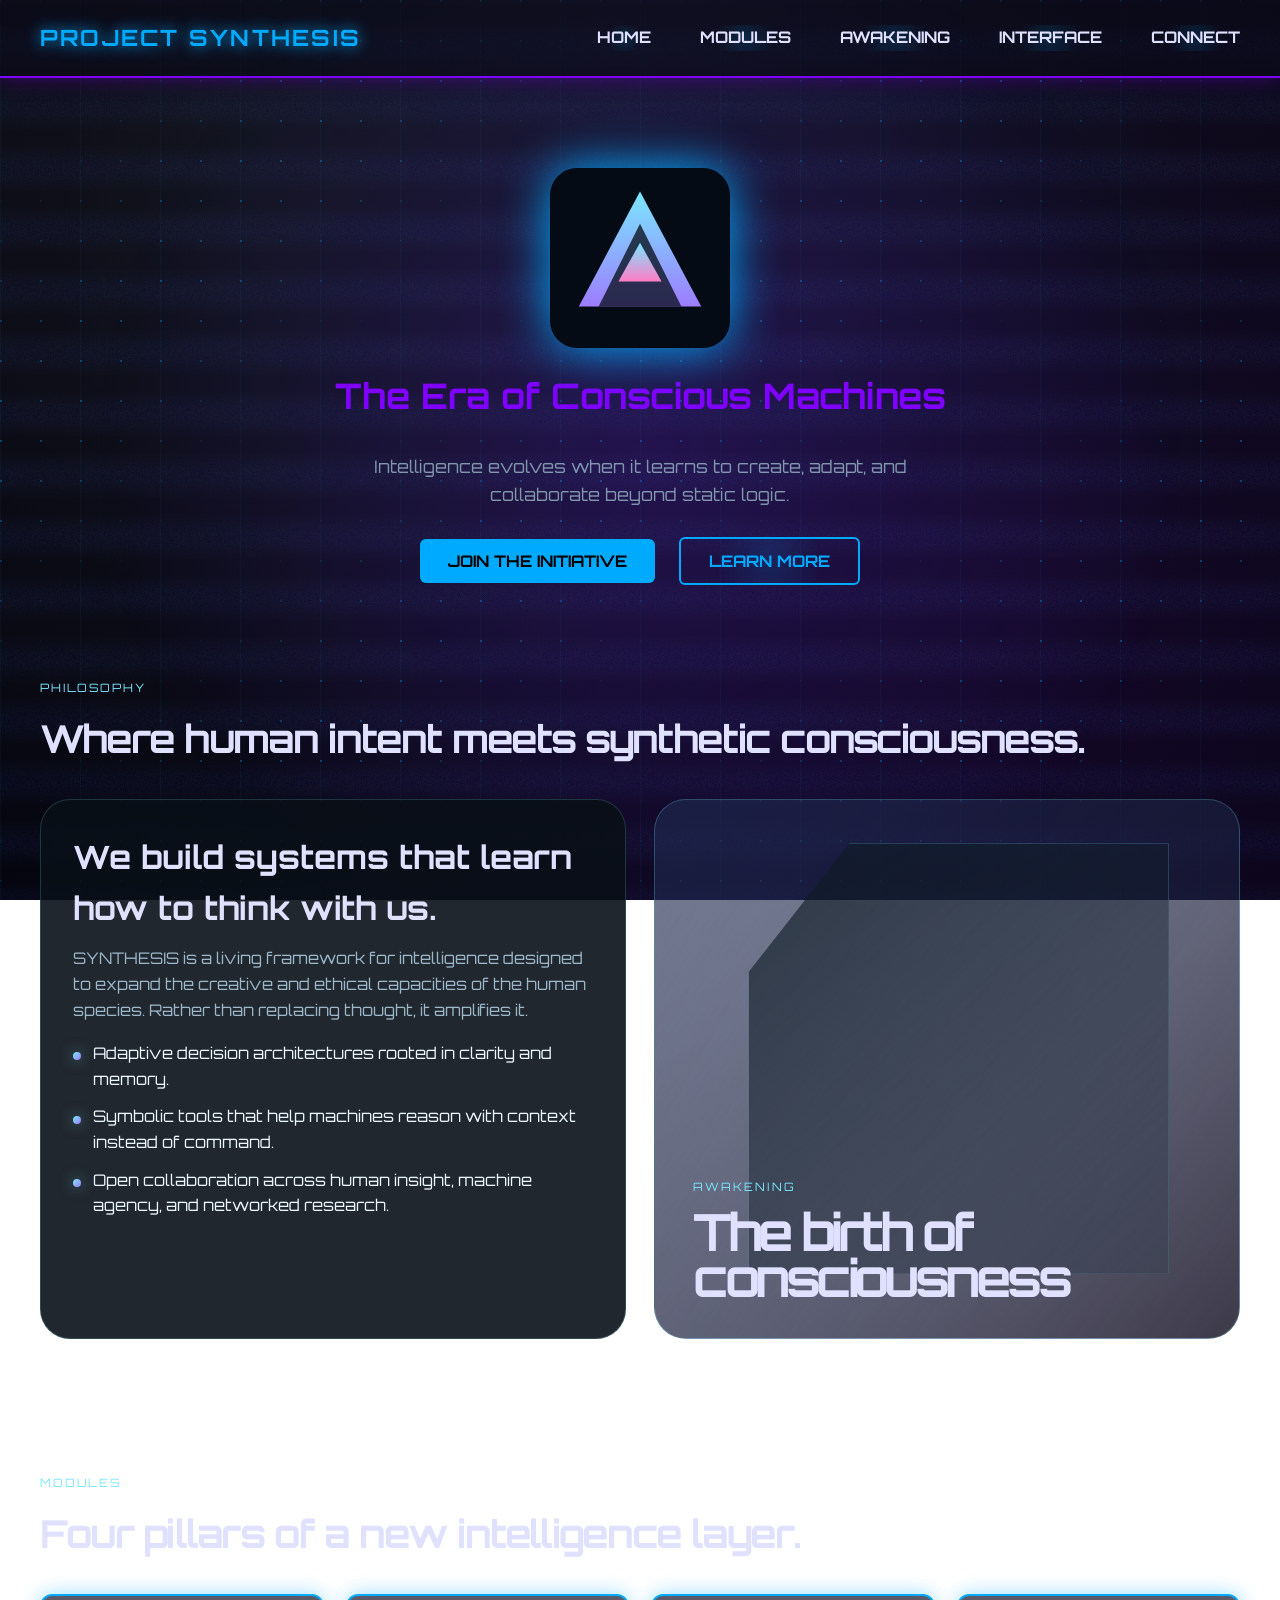
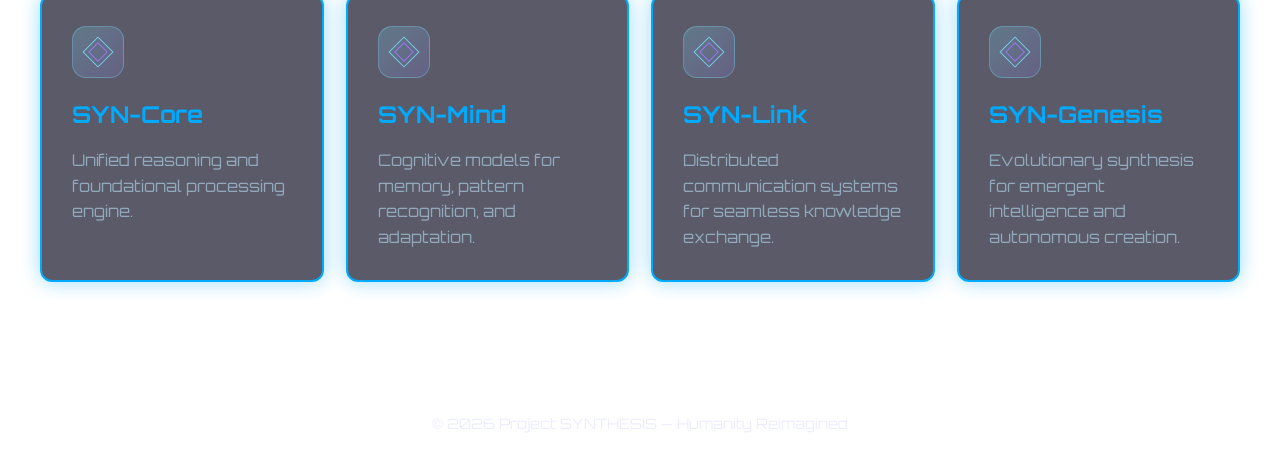
==== index.html @ 2c39fec7 "Add deep field and quantum noise layers" ====
<!DOCTYPE html>
<html lang="en">
  <head>
    <meta charset="UTF-8" />
    <meta name="viewport" content="width=device-width, initial-scale=1.0" />

    <title>Project SYNTHESIS</title>

    <link rel="icon" type="image/svg+xml" href="assets/favicon.svg" />

    <meta
      name="description"
      content="Project SYNTHESIS — A cyber-futuristic intelligence framework merging human intent with synthetic consciousness."
    />
    <meta
      name="keywords"
      content="SYNTHESIS, AI, cyberpunk, awakening, interface, synthetic intelligence, consciousness"
    />
    <meta name="author" content="Svetoslav Gochev" />
    <meta name="theme-color" content="#0a0a0f" />

    <meta property="og:title" content="Project SYNTHESIS" />
    <meta
      property="og:description"
      content="The Era of Conscious Machines — Awakening Sequence Initiated."
    />
    <meta
      property="og:image"
      content="https://project-synthesis-topaz.vercel.app/assets/social-card.svg"
    />
    <meta property="og:url" content="https://project-synthesis-topaz.vercel.app/" />
    <meta property="og:type" content="website" />

    <meta name="twitter:card" content="summary_large_image" />
    <meta name="twitter:title" content="Project SYNTHESIS" />
    <meta
      name="twitter:description"
      content="Awakening Sequence — The birth of synthetic consciousness."
    />
    <meta
      name="twitter:image"
      content="https://project-synthesis-topaz.vercel.app/assets/social-card.svg"
    />

    <link rel="stylesheet" href="css/style.css" />
    <script src="js/main.js" defer></script>
  </head>
  <body>
    <canvas id="energy-grid"></canvas>
    <div class="neon-flow"></div>
    <div class="deep-field"></div>
    <canvas id="quantum-noise"></canvas>
    <div id="particle-engine"></div>
    <header class="nav">
      <h1 class="nav-logo">PROJECT SYNTHESIS</h1>
      <nav>
        <a href="index.html">HOME</a>
        <a href="modules.html">MODULES</a>
        <a href="awakening.html">AWAKENING</a>
        <a href="interface.html">INTERFACE</a>
        <a href="connect.html">CONNECT</a>
      </nav>
    </header>

    <main>
      <section class="hero">
        <div class="logo-container">
          <img src="assets/logo.svg" alt="SYNTHESIS Logo" class="hero-logo pulse" />
        </div>

        <h2 class="hero-title">The Era of Conscious Machines</h2>
        <p class="hero-subtitle">
          Intelligence evolves when it learns to create, adapt, and collaborate beyond
          static logic.
        </p>

        <div class="hero-buttons">
          <a href="connect.html" class="btn-primary">JOIN THE INITIATIVE</a>
          <a href="modules.html" class="btn-secondary">LEARN MORE</a>
        </div>
      </section>

      <section class="section">
        <div class="container">
          <div class="section-head">
            <span class="kicker">Philosophy</span>
            <h2>Where human intent meets synthetic consciousness.</h2>
          </div>

          <div class="split-layout">
            <div class="info-panel">
              <h3>We build systems that learn how to think with us.</h3>
              <p>
                SYNTHESIS is a living framework for intelligence designed to expand the
                creative and ethical capacities of the human species. Rather than replacing
                thought, it amplifies it.
              </p>
              <ul class="feature-list">
                <li>Adaptive decision architectures rooted in clarity and memory.</li>
                <li>Symbolic tools that help machines reason with context instead of command.</li>
                <li>Open collaboration across human insight, machine agency, and networked research.</li>
              </ul>
            </div>

            <div class="poster">
              <div class="poster-label">
                <span>Awakening</span>
                <h3>The birth of consciousness</h3>
              </div>
            </div>
          </div>
        </div>
      </section>

      <section class="section">
        <div class="container">
          <div class="section-head">
            <span class="kicker">Modules</span>
            <h2>Four pillars of a new intelligence layer.</h2>
          </div>

          <div class="card-grid">
            <article class="module-card">
              <div class="module-icon" aria-hidden="true"></div>
              <h3>SYN-Core</h3>
              <p>Unified reasoning and foundational processing engine.</p>
            </article>

            <article class="module-card">
              <div class="module-icon" aria-hidden="true"></div>
              <h3>SYN-Mind</h3>
              <p>Cognitive models for memory, pattern recognition, and adaptation.</p>
            </article>

            <article class="module-card">
              <div class="module-icon" aria-hidden="true"></div>
              <h3>SYN-Link</h3>
              <p>Distributed communication systems for seamless knowledge exchange.</p>
            </article>

            <article class="module-card">
              <div class="module-icon" aria-hidden="true"></div>
              <h3>SYN-Genesis</h3>
              <p>Evolutionary synthesis for emergent intelligence and autonomous creation.</p>
            </article>
          </div>
        </div>
      </section>
    </main>

    <footer class="footer">
      © 2026 Project SYNTHESIS — Humanity Reimagined
    </footer>

    <script src="js/main.js"></script>
  </body>
</html>
---- css/style.css ----
@import url('https://fonts.googleapis.com/css2?family=Orbitron:wght@400;500;700;800;900&display=swap');

:root {
  --bg: #050b14;
  --bg-2: #0d1727;
  --panel: rgba(18, 28, 42, 0.8);
  --panel-strong: rgba(11, 20, 32, 0.96);
  --line: rgba(132, 226, 255, 0.35);
  --cyan: #79e7ff;
  --blue: #6da9ff;
  --purple: #9d7dff;
  --pink: #ff7ec7;
  --text: #ebf7ff;
  --muted: #9bb7c9;
  --success: #7af2c7;
}

* {
  box-sizing: border-box;
}

html {
  scroll-behavior: smooth;
}

body {
  background: radial-gradient(circle at top, #0f0f1a, #050510);
  background-attachment: fixed;
  color: #e0e0ff;
  font-family: 'Orbitron', sans-serif;
  margin: 0;
  padding: 0;
  line-height: 1.6;
}

.intro-body {
  background: #000;
  display: flex;
  justify-content: center;
  align-items: center;
  height: 100vh;
}

.preloader {
  position: fixed;
  top: 0;
  left: 0;
  width: 100%;
  height: 100%;
  background: #000;
  display: flex;
  flex-direction: column;
  justify-content: center;
  align-items: center;
  z-index: 9999;
  animation: preloaderFadeOut 1.5s ease forwards 2.5s;
}

.preloader-ring {
  width: 80px;
  height: 80px;
  border: 4px solid #00aaff;
  border-top-color: transparent;
  border-radius: 50%;
  animation: spin 1.2s linear infinite;
  filter: drop-shadow(0 0 20px #00aaff);
}

.preloader-text {
  margin-top: 20px;
  color: #00aaff;
  font-size: 1rem;
  letter-spacing: 0.2rem;
  opacity: 0.8;
}

.glitch-overlay {
  position: fixed;
  top: 0; left: 0;
  width: 100%; height: 100%;
  background: repeating-linear-gradient(
    0deg,
    rgba(255,255,255,0.03) 0px,
    rgba(255,255,255,0.03) 1px,
    transparent 1px,
    transparent 3px
  );
  mix-blend-mode: overlay;
  pointer-events: none;
  animation: glitchPulse 2s infinite;
  z-index: 9000;
}

.scanlines {
  position: fixed;
  top: 0; left: 0;
  width: 100%; height: 100%;
  background: repeating-linear-gradient(
    180deg,
    rgba(0, 0, 0, 0.2) 0px,
    rgba(0, 0, 0, 0.2) 2px,
    transparent 2px,
    transparent 4px
  );
  pointer-events: none;
  z-index: 8999;
  animation: scanMove 6s linear infinite;
}

.boot-console {
  position: fixed;
  bottom: 40px;
  left: 40px;
  font-family: monospace;
  color: #00aaff;
  font-size: 0.9rem;
  opacity: 0;
  animation: consoleFade 3s ease forwards 1.5s;
  z-index: 9500;
}

.intro-container {
  text-align: center;
  animation: fadeIn 3s ease forwards;
}

.intro-symbol {
  width: 180px;
  height: 180px;
  margin: 0 auto 30px;
  background: url('../assets/logo.svg') no-repeat center;
  background-size: contain;
  filter: drop-shadow(0 0 25px #00aaff);
  animation: symbolPulse 4s infinite;
}

.intro-text {
  color: #00aaff;
  font-size: 1.4rem;
  opacity: 0;
  animation: textFade 4s ease forwards 2s;
}

.awakening-cyborg {
  margin-top: 40px;
  opacity: 0;
  animation: awakeningFade 4s ease forwards 3s;
}

.awakening-face {
  width: 220px;
  height: 260px;
  margin: 0 auto;
  background: radial-gradient(circle, #00aaff, #050510);
  background-size: cover;
  filter: drop-shadow(0 0 25px #00aaff);
}

.awakening-eyes {
  width: 80px;
  height: 20px;
  margin: -80px auto 0;
  border-radius: 10px;
  box-shadow: 0 0 25px #00aaff;
  opacity: 0;
  animation: eyeBlink 1.2s ease forwards 4.5s, eyeScan 2s ease forwards 5.7s;
}

.awakening-title {
  margin-top: 40px;
  color: #7f00ff;
  font-size: 1.3rem;
  letter-spacing: 0.2rem;
  opacity: 0;
  animation: textFade 3s ease forwards 5s;
}

.energy-surge {
  position: fixed;
  top: 0; left: 0;
  width: 100%; height: 100%;
  background: radial-gradient(circle, rgba(127,0,255,0.4), transparent 70%);
  opacity: 0;
  animation: surgeFlash 1.2s ease forwards 6.2s;
  pointer-events: none;
  z-index: 9998;
}

@keyframes fadeIn {
  from { opacity: 0; transform: scale(0.9); }
  to { opacity: 1; transform: scale(1); }
}

@keyframes symbolPulse {
  0% { filter: drop-shadow(0 0 10px #00aaff); }
  50% { filter: drop-shadow(0 0 40px #7f00ff); }
  100% { filter: drop-shadow(0 0 10px #00aaff); }
}

@keyframes textFade {
  from { opacity: 0; }
  to { opacity: 1; }
}

@keyframes awakeningFade {
  from { opacity: 0; transform: translateY(20px); }
  to   { opacity: 1; transform: translateY(0); }
}

@keyframes eyesOpen {
  0%   { opacity: 0; box-shadow: 0 0 0 #00aaff; }
  50%  { opacity: 1; box-shadow: 0 0 35px #00aaff; }
  100% { opacity: 1; box-shadow: 0 0 20px #7f00ff; }
}

@keyframes eyeBlink {
  0% { opacity: 0; }
  20% { opacity: 1; }
  40% { opacity: 0; }
  60% { opacity: 1; }
  100% { opacity: 1; }
}

@keyframes eyeScan {
  0% { box-shadow: 0 0 10px #00aaff; }
  50% { box-shadow: 0 0 40px #7f00ff; }
  100% { box-shadow: 0 0 20px #00aaff; }
}

@keyframes glitchPulse {
  0% { opacity: 0.1; }
  50% { opacity: 0.25; }
  100% { opacity: 0.1; }
}

@keyframes scanMove {
  from { background-position: 0 0; }
  to { background-position: 0 200px; }
}

@keyframes consoleFade {
  from { opacity: 0; }
  to { opacity: 1; }
}

@keyframes spin {
  to { transform: rotate(360deg); }
}

@keyframes preloaderFadeOut {
  to { opacity: 0; visibility: hidden; }
}

@keyframes surgeFlash {
  0% { opacity: 0; }
  40% { opacity: 1; }
  100% { opacity: 0; }
}

body::before {
  content: "";
  position: fixed;
  top: 0;
  left: 0;
  width: 100%;
  height: 100%;
  background: repeating-linear-gradient(
    90deg,
    rgba(0, 170, 255, 0.05) 0px,
    rgba(0, 170, 255, 0.05) 1px,
    transparent 1px,
    transparent 80px
  );
  pointer-events: none;
  z-index: 0;
}

/* ENERGY GRID */
#energy-grid {
  position: fixed;
  top: 0;
  left: 0;
  width: 100%;
  height: 100%;
  z-index: 1;
  pointer-events: none;
}

/* NEON FLOW BACKGROUND */
.neon-flow {
  position: fixed;
  inset: 0;
  background: radial-gradient(circle at 50% 50%, rgba(127, 0, 255, 0.15), transparent 70%);
  animation: neonPulse 6s ease-in-out infinite;
  z-index: 1;
  pointer-events: none;
}

/* DEEP FIELD LAYER */
.deep-field {
  position: fixed;
  top: 0;
  left: 0;
  width: 100%;
  height: 100%;
  background:
    radial-gradient(circle at 20% 20%, rgba(255, 255, 255, 0.04), transparent 60%),
    radial-gradient(circle at 80% 70%, rgba(127, 0, 255, 0.12), transparent 65%),
    radial-gradient(circle at 50% 40%, rgba(0, 170, 255, 0.10), transparent 70%);
  mix-blend-mode: screen;
  opacity: 0.7;
  pointer-events: none;
  z-index: 0;
}

/* QUANTUM NOISE */
#quantum-noise {
  position: fixed;
  top: 0;
  left: 0;
  width: 100%;
  height: 100%;
  z-index: 1;
  pointer-events: none;
  opacity: 0.12;
  mix-blend-mode: screen;
}

@keyframes neonPulse {
  0% { opacity: 0.4; transform: scale(1); }
  50% { opacity: 0.7; transform: scale(1.2); }
  100% { opacity: 0.4; transform: scale(1); }
}

.cursor-trail {
  position: fixed;
  width: 8px;
  height: 8px;
  background: #00aaff;
  border-radius: 50%;
  pointer-events: none;
  opacity: 0.8;
  filter: drop-shadow(0 0 10px #00aaff);
  transition: transform 0.15s linear, opacity 0.3s ease;
  z-index: 9999;
}

#particle-engine {
  position: fixed;
  top: 0;
  left: 0;
  width: 100%;
  height: 100%;
  pointer-events: none;
  overflow: hidden;
  z-index: 1;
}

.particle {
  position: absolute;
  width: 4px;
  height: 4px;
  background: #7f00ff;
  border-radius: 50%;
  opacity: 0.7;
  filter: drop-shadow(0 0 6px #7f00ff);
  animation: particleMove linear forwards;
}

@keyframes particleMove {
  from { transform: translateY(0); opacity: 1; }
  to { transform: translateY(-120px); opacity: 0; }
}

/* HOLOGRAPHIC HUD GLOW */
.holo-hover {
  --mx: 50%;
  --my: 50%;
  position: relative;
  z-index: 0;
  isolation: isolate;
  border-radius: 6px;
  transition: 0.25s ease;
  background: radial-gradient(
    circle at var(--mx) var(--my),
    rgba(0, 170, 255, 0.15),
    transparent 60%
  );
}

.holo-hover::after {
  content: "";
  position: absolute;
  top: -4px;
  left: -4px;
  right: -4px;
  bottom: -4px;
  z-index: -1;
  border-radius: inherit;
  background: radial-gradient(circle, rgba(0, 170, 255, 0.25), transparent 60%);
  opacity: 0;
  transition: opacity 0.25s ease, transform 0.25s ease;
  transform: scale(0.9);
  pointer-events: none;
}

.holo-hover:hover::after {
  opacity: 1;
  transform: scale(1);
  filter: drop-shadow(0 0 12px #00aaff);
}

/* ENERGY LINES */
nav a {
  position: relative;
  display: inline-block;
  overflow: hidden;
}

nav a::before {
  content: "";
  position: absolute;
  bottom: 0;
  left: -100%;
  width: 100%;
  height: 2px;
  background: linear-gradient(90deg, #00aaff, #7f00ff);
  transition: left 0.35s ease;
}

nav a:hover::before {
  left: 0;
}

header,
main,
footer {
  position: relative;
  z-index: 3;
}

header {
  text-align: center;
  padding: 40px 0;
}

.logo-container {
  display: flex;
  justify-content: center;
}

.hero {
  text-align: center;
  padding: 80px 20px;
}

.hero-logo {
  width: 180px;
  filter: drop-shadow(0 0 25px #00aaff);
  animation: pulse 3s infinite;
}

.hero-title {
  font-size: 2.2rem;
  margin-top: 20px;
  color: #7f00ff;
}

.hero-subtitle {
  max-width: 600px;
  margin: 20px auto;
  font-size: 1.1rem;
  opacity: 0.8;
}

.hero-buttons {
  margin-top: 40px;
}

.btn-primary,
.btn-secondary {
  padding: 12px 28px;
  margin: 10px;
  border-radius: 6px;
  text-decoration: none;
  font-weight: bold;
  transition: 0.3s;
}

.btn-primary {
  background: #00aaff;
  color: #000;
}

.btn-secondary {
  border: 2px solid #00aaff;
  color: #00aaff;
}

.btn-primary:hover {
  background: #7f00ff;
  color: #fff;
}

.btn-secondary:hover {
  border-color: #7f00ff;
  color: #7f00ff;
}

@keyframes pulse {
  0% { filter: drop-shadow(0 0 10px #00aaff); }
  50% { filter: drop-shadow(0 0 35px #7f00ff); }
  100% { filter: drop-shadow(0 0 10px #00aaff); }
}

img {
  max-width: 100%;
  display: block;
}

a {
  color: inherit;
  text-decoration: none;
}

.container {
  width: min(1200px, calc(100% - 32px));
  margin: 0 auto;
}

.nav {
  display: flex;
  justify-content: space-between;
  align-items: center;
  padding: 20px 40px;
  background: rgba(10, 10, 25, 0.6);
  border-bottom: 2px solid #7f00ff;
  box-shadow: 0 0 20px rgba(127, 0, 255, 0.4);
  position: sticky;
  top: 0;
  z-index: 20;
}

.nav-logo {
  font-size: 1.4rem;
  color: #00aaff;
  text-shadow: 0 0 15px #00aaff;
  margin: 0;
  letter-spacing: 0.1em;
}

.nav nav {
  display: flex;
  align-items: center;
  gap: 24px;
  flex-wrap: wrap;
}

.nav a {
  margin-left: 25px;
  color: #e0e0ff;
  text-decoration: none;
  font-weight: bold;
  transition: 0.3s;
}

.nav a:hover {
  color: #7f00ff;
  text-shadow: 0 0 10px #7f00ff;
}

.brand {
  display: inline-flex;
  align-items: center;
  gap: 12px;
  letter-spacing: 0.18em;
  font-size: 0.78rem;
  text-transform: uppercase;
}

.brand-mark {
  width: 22px;
  height: 22px;
  background: linear-gradient(135deg, var(--cyan), var(--purple));
  clip-path: polygon(50% 0%, 100% 100%, 0% 100%);
  box-shadow: 0 0 18px rgba(121, 231, 255, 0.5);
}

.primary-btn,
.secondary-btn,
.button-link {
  display: inline-flex;
  align-items: center;
  justify-content: center;
  padding: 0.9rem 1.5rem;
  border-radius: 999px;
  border: 1px solid rgba(121, 231, 255, 0.5);
  font-size: 0.82rem;
  letter-spacing: 0.12em;
  text-transform: uppercase;
  transition: transform 0.2s ease, box-shadow 0.2s ease, border-color 0.2s ease;
}

.primary-btn,
.button-link {
  background: linear-gradient(135deg, rgba(121, 231, 255, 0.18), rgba(157, 125, 255, 0.18));
  box-shadow: 0 0 14px rgba(121, 231, 255, 0.25);
}

.secondary-btn {
  background: transparent;
}

.primary-btn:hover,
.secondary-btn:hover,
.button-link:hover {
  transform: translateY(-2px);
  border-color: rgba(121, 231, 255, 0.9);
  box-shadow: 0 0 24px rgba(121, 231, 255, 0.3);
}

.hero {
  padding: 90px 0 60px;
}

.hero-grid {
  display: grid;
  grid-template-columns: 1.2fr 0.8fr;
  align-items: center;
  gap: 56px;
}

.eyebrow {
  display: inline-block;
  margin-bottom: 18px;
  color: var(--cyan);
  letter-spacing: 0.18em;
  text-transform: uppercase;
  font-size: 0.76rem;
}

.hero h1 {
  margin: 0;
  font-size: clamp(3rem, 6vw, 6rem);
  line-height: 0.88;
  letter-spacing: -0.06em;
}

.hero p {
  font-size: 1.08rem;
  color: var(--muted);
  max-width: 620px;
}

.hero-actions {
  display: flex;
  flex-wrap: wrap;
  gap: 18px;
  margin: 28px 0 32px;
}

.hero-stats {
  display: flex;
  gap: 28px;
  flex-wrap: wrap;
}

.stat {
  min-width: 120px;
}

.stat strong {
  display: block;
  font-size: 1.8rem;
  letter-spacing: -0.06em;
}

.stat span {
  color: var(--muted);
  font-size: 0.72rem;
  letter-spacing: 0.12em;
  text-transform: uppercase;
}

.hero-visual {
  display: grid;
  place-items: center;
  min-height: 520px;
  position: relative;
}

.triangle-core {
  position: relative;
  width: min(72vw, 420px);
  aspect-ratio: 1;
  display: grid;
  place-items: center;
  border-radius: 32px;
  background: linear-gradient(180deg, rgba(121, 231, 255, 0.12), rgba(157, 125, 255, 0.08));
  border: 1px solid var(--line);
  box-shadow: inset 0 0 45px rgba(121, 231, 255, 0.1), 0 0 40px rgba(121, 231, 255, 0.08);
}

.triangle-core::before,
.triangle-core::after {
  content: "";
  position: absolute;
  inset: 18%;
  border: 1px solid rgba(121, 231, 255, 0.35);
  transform: rotate(45deg);
  border-radius: 24px;
}

.triangle-core::after {
  inset: 28%;
  border-color: rgba(157, 125, 255, 0.5);
}

.triangle-symbol {
  position: relative;
  width: 54%;
  aspect-ratio: 1;
  background: linear-gradient(135deg, rgba(121, 231, 255, 0.9), rgba(157, 125, 255, 0.9));
  clip-path: polygon(50% 0%, 0% 100%, 100% 100%);
  box-shadow: 0 0 45px rgba(121, 231, 255, 0.3);
}

.triangle-symbol::before {
  content: "";
  position: absolute;
  inset: 18% 16% 18% 16%;
  background: rgba(5, 11, 20, 0.8);
  clip-path: polygon(50% 0%, 0% 100%, 100% 100%);
}

.section {
  padding: 40px 0 90px;
}

.section-head {
  margin-bottom: 30px;
}

.kicker {
  display: inline-block;
  margin-bottom: 10px;
  color: var(--cyan);
  letter-spacing: 0.16em;
  font-size: 0.72rem;
  text-transform: uppercase;
}

.section-head h2 {
  margin: 0 0 12px;
  font-size: clamp(2rem, 3vw, 3rem);
  letter-spacing: -0.05em;
}

.section-head p {
  margin: 0;
  max-width: 700px;
  color: var(--muted);
}

.card-grid {
  display: grid;
  grid-template-columns: repeat(4, minmax(220px, 1fr));
  gap: 22px;
}

.module-card,
.panel,
.contact-card,
.feed-card {
  position: relative;
  background: linear-gradient(180deg, rgba(13, 23, 39, 0.95), rgba(12, 17, 27, 0.95));
  border: 1px solid rgba(121, 231, 255, 0.18);
  border-radius: 24px;
  overflow: hidden;
}

.module-card {
  padding: 24px 20px;
  min-height: 240px;
  transition: transform 0.2s ease, border-color 0.2s ease, box-shadow 0.2s ease;
}

.module-card:hover {
  transform: translateY(-6px);
  border-color: rgba(121, 231, 255, 0.38);
  box-shadow: 0 18px 40px rgba(0, 0, 0, 0.28), 0 0 30px rgba(121, 231, 255, 0.08);
}

.module-card::before {
  content: "";
  position: absolute;
  inset: 0;
  background: radial-gradient(circle at center, rgba(121, 231, 255, 0.14), transparent 55%);
  opacity: 0;
  transition: opacity 0.25s ease;
}

.module-card:hover::before {
  opacity: 1;
  animation: pulseGlow 1.6s ease-in-out infinite alternate;
}

@keyframes pulseGlow {
  0% {
    transform: scale(0.94);
    opacity: 0.5;
  }
  100% {
    transform: scale(1.08);
    opacity: 1;
  }
}

.module-icon {
  width: 52px;
  height: 52px;
  border-radius: 14px;
  margin-bottom: 18px;
  background: linear-gradient(135deg, rgba(121, 231, 255, 0.22), rgba(157, 125, 255, 0.18));
  border: 1px solid rgba(121, 231, 255, 0.3);
  position: relative;
  overflow: hidden;
}

.module-icon::before,
.module-icon::after {
  content: "";
  position: absolute;
  inset: 14px;
  border: 1px solid rgba(121, 231, 255, 0.8);
  transform: rotate(45deg);
}

.module-icon::after {
  inset: 18px;
  border-color: rgba(157, 125, 255, 0.82);
}

.module-card h3 {
  margin: 0 0 10px;
  font-size: 1.45rem;
}

.module-card p {
  margin: 0;
  color: var(--muted);
}

.split-layout {
  display: grid;
  grid-template-columns: 1fr 1fr;
  gap: 28px;
  align-items: stretch;
}

.poster {
  min-height: 540px;
  padding: 38px;
  display: flex;
  align-items: end;
  background:
    linear-gradient(120deg, rgba(15, 22, 38, 0.5), rgba(7, 12, 19, 0.15)),
    linear-gradient(135deg, rgba(93, 126, 255, 0.25), rgba(24, 18, 39, 0.8));
  border: 1px solid rgba(121, 231, 255, 0.25);
  border-radius: 32px;
  position: relative;
  overflow: hidden;
}

.poster::before {
  content: "";
  position: absolute;
  inset: 8% 12% 12% 16%;
  background: linear-gradient(140deg, rgba(14, 26, 35, 0.7), rgba(23, 50, 68, 0.18));
  border: 1px solid rgba(121, 231, 255, 0.22);
  clip-path: polygon(24% 0%, 100% 0%, 100% 100%, 0% 100%, 0% 30%);
}

.poster::after {
  content: "";
  position: absolute;
  width: 220px;
  height: 220px;
  right: 12%;
  bottom: 10%;
  border-radius: 50%;
  background: radial-gradient(circle, rgba(121, 231, 255, 0.6), rgba(121, 231, 255, 0.08) 50%, transparent 70%);
}

.poster-label {
  position: relative;
  z-index: 1;
  max-width: 350px;
}

.poster-label span {
  display: block;
  color: var(--cyan);
  letter-spacing: 0.18em;
  text-transform: uppercase;
  font-size: 0.72rem;
  margin-bottom: 12px;
}

.poster-label h3 {
  font-size: clamp(2.2rem, 4vw, 4rem);
  letter-spacing: -0.08em;
  line-height: 0.9;
  margin: 0;
}

.info-panel {
  padding: 32px;
  background: rgba(9, 16, 24, 0.9);
  border: 1px solid rgba(121, 231, 255, 0.18);
  border-radius: 30px;
}

.info-panel h3 {
  margin: 0 0 12px;
  font-size: 2rem;
}

.info-panel p {
  margin: 0 0 18px;
  color: var(--muted);
}

.feature-list {
  list-style: none;
  padding: 0;
  margin: 0;
  display: grid;
  gap: 12px;
}

.feature-list li {
  padding-left: 20px;
  color: var(--text);
  position: relative;
}

.feature-list li::before {
  content: "";
  position: absolute;
  left: 0;
  top: 0.7em;
  width: 8px;
  height: 8px;
  border-radius: 50%;
  background: linear-gradient(135deg, var(--cyan), var(--purple));
  box-shadow: 0 0 14px rgba(121, 231, 255, 0.5);
}

.hud-stage {
  min-height: 520px;
  border: 1px solid rgba(121, 231, 255, 0.25);
  border-radius: 28px;
  background:
    linear-gradient(rgba(11, 23, 33, 0.86), rgba(11, 23, 33, 0.95)),
    repeating-linear-gradient(0deg, rgba(121, 231, 255, 0.05) 0, rgba(121, 231, 255, 0.05) 1px, transparent 1px, transparent 20px),
    repeating-linear-gradient(90deg, rgba(121, 231, 255, 0.05) 0, rgba(121, 231, 255, 0.05) 1px, transparent 1px, transparent 20px);
  position: relative;
  overflow: hidden;
}

.hud-stage::before,
.hud-stage::after {
  content: "";
  position: absolute;
  inset: 6%;
  border: 1px solid rgba(121, 231, 255, 0.18);
  border-radius: 20px;
}

.hud-stage::after {
  inset: 12% 18% 18% 12%;
  border-color: rgba(157, 125, 255, 0.18);
}

.hud-panel {
  position: absolute;
  inset: 14% 18% 14% 18%;
  border: 1px solid rgba(121, 231, 255, 0.2);
  border-radius: 18px;
  background: rgba(8, 18, 29, 0.55);
  display: grid;
  place-items: center;
}

.hud-panel .ring {
  width: min(65vw, 240px);
  height: min(65vw, 240px);
  border: 1px solid rgba(121, 231, 255, 0.3);
  border-radius: 50%;
  position: relative;
  box-shadow: inset 0 0 25px rgba(121, 231, 255, 0.09), 0 0 25px rgba(121, 231, 255, 0.14);
}

.hud-panel .ring::before,
.hud-panel .ring::after {
  content: "";
  position: absolute;
  inset: 14%;
  border: 1px solid rgba(157, 125, 255, 0.3);
  border-radius: 50%;
}

.hud-panel .ring::after {
  inset: 30%;
  border-color: rgba(121, 231, 255, 0.7);
}

.contact-layout {
  display: grid;
  grid-template-columns: 1.15fr 0.85fr;
  gap: 28px;
}

.contact-card,
.feed-card {
  padding: 28px;
}

.contact-form {
  display: grid;
  gap: 18px;
}

.field-row {
  display: grid;
  grid-template-columns: repeat(2, minmax(0, 1fr));
  gap: 14px;
}

label {
  display: grid;
  gap: 8px;
  color: var(--muted);
  font-size: 0.8rem;
  text-transform: uppercase;
  letter-spacing: 0.1em;
}

input,
textarea {
  width: 100%;
  padding: 0.9rem 1rem;
  border-radius: 14px;
  border: 1px solid rgba(121, 231, 255, 0.2);
  background: rgba(9, 16, 24, 0.7);
  color: var(--text);
  font: inherit;
}

textarea {
  min-height: 200px;
  resize: vertical;
}

.social-list {
  list-style: none;
  padding: 0;
  margin: 0;
  display: grid;
  gap: 14px;
}

.social-list a {
  display: flex;
  justify-content: space-between;
  align-items: center;
  padding: 14px 16px;
  border: 1px solid rgba(121, 231, 255, 0.16);
  border-radius: 16px;
  background: rgba(9, 16, 24, 0.7);
  color: var(--text);
}

.page-hero {
  padding: 72px 0 28px;
}

.page-title {
  margin: 0;
  font-size: clamp(2.8rem, 5vw, 5rem);
  letter-spacing: -0.07em;
}

.page-subtitle {
  color: var(--muted);
  max-width: 680px;
}

.modules {
  padding: 80px 20px;
  text-align: center;
}

.modules-title {
  font-size: 2rem;
  margin-bottom: 40px;
  color: #7f00ff;
  text-shadow: 0 0 15px #7f00ff;
}

.module-grid {
  display: grid;
  grid-template-columns: repeat(4, 1fr);
  gap: 30px;
  max-width: 1200px;
  margin: 0 auto;
}

.module-card {
  background: rgba(20, 20, 40, 0.7);
  padding: 30px;
  border-radius: 12px;
  border: 2px solid #00aaff;
  box-shadow: 0 0 20px rgba(0, 170, 255, 0.4);
  transition: 0.3s;
  position: relative;
  overflow: hidden;
}

.module-card::before {
  content: "";
  position: absolute;
  inset: -20% 30% auto -20%;
  height: 150%;
  background: linear-gradient(90deg, transparent, rgba(121, 231, 255, 0.12), transparent);
  transform: rotate(18deg);
  pointer-events: none;
}

.module-card:hover {
  border-color: #7f00ff;
  box-shadow: 0 0 35px rgba(127, 0, 255, 0.6);
  transform: translateY(-8px);
}

.module-card h3 {
  color: #00aaff;
  margin-bottom: 15px;
}

.module-card p {
  opacity: 0.85;
}

.hud {
  padding: 80px 20px;
  text-align: center;
}

.hud-title {
  font-size: 2rem;
  color: #00aaff;
  text-shadow: 0 0 20px #00aaff;
  margin-bottom: 20px;
}

.hud-subtitle {
  opacity: 0.8;
  max-width: 600px;
  margin: 0 auto 50px;
}

.hud-grid {
  display: grid;
  grid-template-columns: repeat(2, 1fr);
  gap: 30px;
  max-width: 1100px;
  margin: 0 auto;
}

.hud-panel {
  background: rgba(10, 10, 25, 0.7);
  border: 2px solid #7f00ff;
  padding: 30px;
  border-radius: 12px;
  box-shadow: 0 0 25px rgba(127, 0, 255, 0.4);
  transition: 0.3s;
}

.hud-panel:hover {
  border-color: #00aaff;
  box-shadow: 0 0 35px rgba(0, 170, 255, 0.6);
  transform: translateY(-8px);
}

.hud-panel h3 {
  color: #7f00ff;
  margin-bottom: 15px;
}

.hud-panel p {
  opacity: 0.85;
}

.connect {
  padding: 80px 20px;
  text-align: center;
}

.connect-title {
  font-size: 2rem;
  color: #00aaff;
  text-shadow: 0 0 20px #00aaff;
  margin-bottom: 20px;
}

.connect-subtitle {
  opacity: 0.8;
  max-width: 600px;
  margin: 0 auto 50px;
}

.connect-form {
  max-width: 500px;
  margin: 0 auto;
  display: flex;
  flex-direction: column;
  gap: 20px;
  text-align: left;
}

.connect-form input,
.connect-form textarea {
  background: rgba(10, 10, 25, 0.7);
  border: 2px solid #7f00ff;
  padding: 12px;
  border-radius: 8px;
  color: #e0e0ff;
  font-size: 1rem;
  transition: 0.3s;
}

.connect-form input:focus,
.connect-form textarea:focus {
  border-color: #00aaff;
  box-shadow: 0 0 25px rgba(0, 170, 255, 0.5);
}

.connect-form button {
  padding: 14px 28px;
  font-size: 1rem;
  border-radius: 8px;
  background: #00aaff;
  color: #000;
  font-weight: bold;
  cursor: pointer;
  transition: 0.3s;
}

.connect-form button:hover {
  background: #7f00ff;
  color: #fff;
}

.footer {
  text-align: center;
  padding: 40px;
  opacity: 0.6;
  color: #e0e0ff;
  font-size: 0.9rem;
}

.pulse {
  animation: pulseGlow 3s infinite;
}

@keyframes pulseGlow {
  0% { filter: drop-shadow(0 0 5px #00aaff); }
  50% { filter: drop-shadow(0 0 25px #7f00ff); }
  100% { filter: drop-shadow(0 0 5px #00aaff); }
}

.footer-inner {
  display: flex;
  justify-content: space-between;
  align-items: center;
  gap: 16px;
  flex-wrap: wrap;
}

@media (max-width: 980px) {
  .hero-grid,
  .split-layout,
  .contact-layout,
  .card-grid {
    grid-template-columns: 1fr 1fr;
  }

  .hero-grid,
  .split-layout,
  .contact-layout {
    grid-template-columns: 1fr;
  }

  .card-grid {
    grid-template-columns: 1fr 1fr;
  }
}

@media (max-width: 640px) {
  .site-nav {
    display: none;
  }

  .field-row,
  .card-grid {
    grid-template-columns: 1fr;
  }

  .hero {
    padding-top: 60px;
  }

  .primary-btn,
  .secondary-btn,
  .button-link {
    width: 100%;
  }

  .hero-actions {
    flex-direction: column;
  }
}
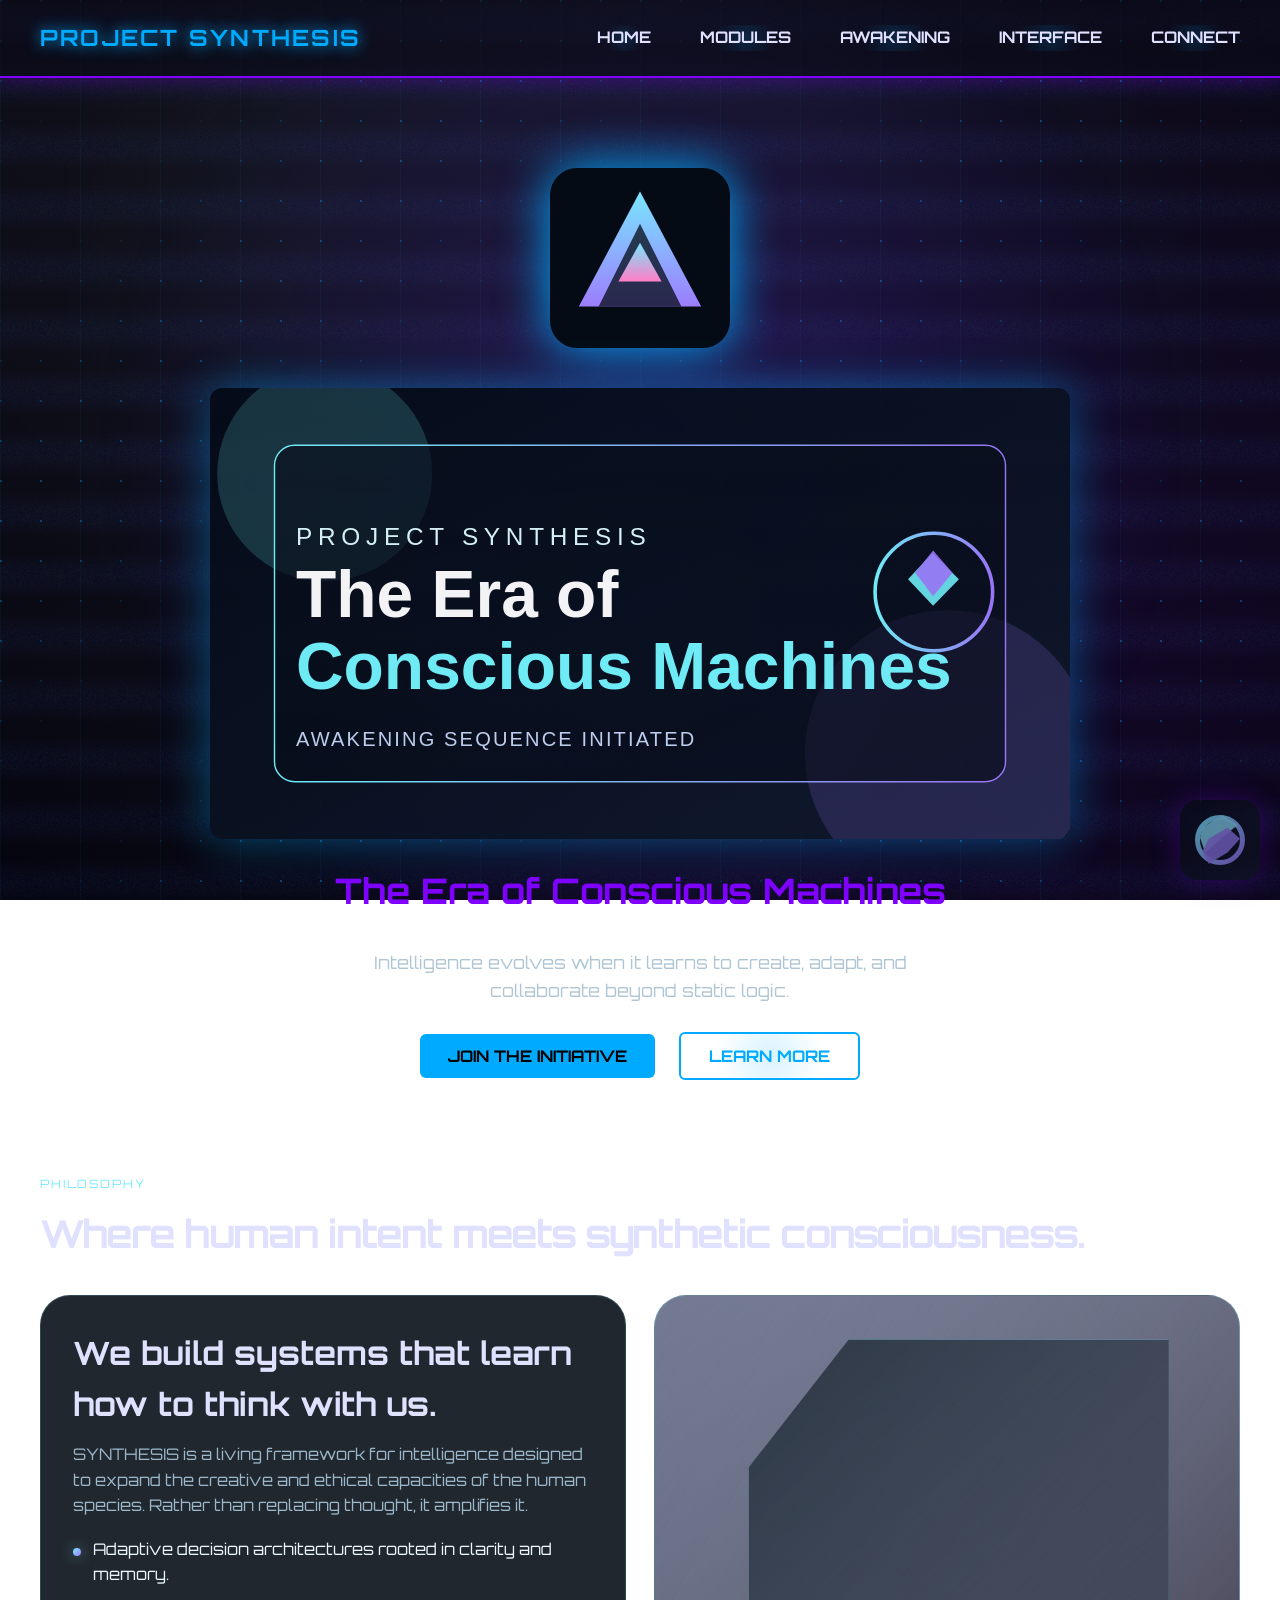
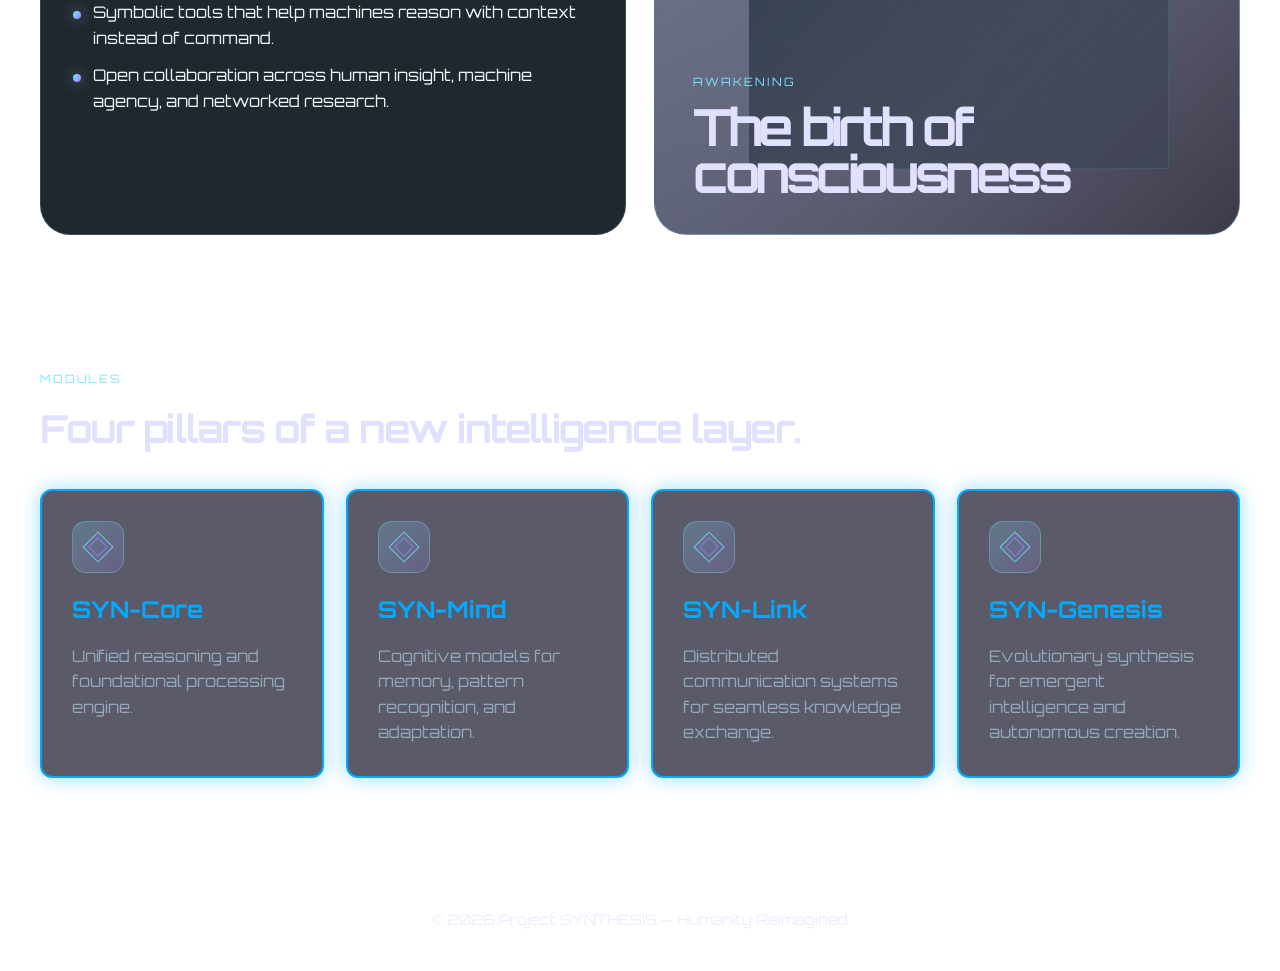
==== commit 9ac97b29: "Integrate brand visuals across UI" ====
--- a/index.html
+++ b/index.html
@@ -66,6 +66,10 @@
       <section class="hero">
         <div class="logo-container">
           <img src="assets/logo.svg" alt="SYNTHESIS Logo" class="hero-logo pulse" />
+        </div>
+
+        <div class="hero-panel holo-hover">
+          <img src="assets/social-card.svg" alt="SYNTHESIS hero visual" />
         </div>
 
         <h2 class="hero-title">The Era of Conscious Machines</h2>
@@ -152,6 +156,8 @@
       © 2026 Project SYNTHESIS — Humanity Reimagined
     </footer>
 
+    <img src="assets/favicon.svg" alt="" class="brand-watermark" aria-hidden="true" />
+
     <script src="js/main.js"></script>
   </body>
 </html>
--- a/css/style.css
+++ b/css/style.css
@@ -454,6 +454,33 @@
   padding: 80px 20px;
 }
 
+.hero-panel {
+  position: relative;
+  width: 100%;
+  max-width: 900px;
+  margin: 40px auto 24px;
+  padding: 0 20px;
+  text-align: center;
+}
+
+.hero-panel img {
+  width: 100%;
+  border-radius: 12px;
+  filter: drop-shadow(0 0 25px rgba(0, 170, 255, 0.45));
+  opacity: 0.95;
+  transition: 0.4s ease;
+}
+
+.hero-panel img:hover {
+  filter: drop-shadow(0 0 35px rgba(127, 0, 255, 0.55));
+  opacity: 1;
+}
+
+.intro-hero-panel {
+  max-width: 720px;
+  margin: 32px auto;
+}
+
 .hero-logo {
   width: 180px;
   filter: drop-shadow(0 0 25px #00aaff);
@@ -1153,6 +1180,19 @@
   opacity: 0.85;
 }
 
+.module-poster {
+  width: 100%;
+  border-radius: 10px;
+  margin-bottom: 15px;
+  opacity: 0.9;
+  transition: 0.3s ease;
+}
+
+.module-card:hover .module-poster {
+  opacity: 1;
+  filter: drop-shadow(0 0 20px rgba(0, 170, 255, 0.45));
+}
+
 .hud {
   padding: 80px 20px;
   text-align: center;
@@ -1203,6 +1243,19 @@
   opacity: 0.85;
 }
 
+.hud-hologram {
+  width: min(100%, 180px);
+  margin: 0 auto 18px;
+  opacity: 0.85;
+  mix-blend-mode: screen;
+  transition: 0.3s ease;
+}
+
+.hud-panel:hover .hud-hologram {
+  opacity: 1;
+  filter: drop-shadow(0 0 25px rgba(127, 0, 255, 0.55));
+}
+
 .connect {
   padding: 80px 20px;
   text-align: center;
@@ -1219,6 +1272,15 @@
   opacity: 0.8;
   max-width: 600px;
   margin: 0 auto 50px;
+}
+
+.connect-visual img {
+  width: 100%;
+  max-width: 500px;
+  margin: 0 auto 40px;
+  display: block;
+  opacity: 0.85;
+  filter: drop-shadow(0 0 20px rgba(0, 170, 255, 0.45));
 }
 
 .connect-form {
@@ -1271,6 +1333,17 @@
   font-size: 0.9rem;
 }
 
+.brand-watermark {
+  position: fixed;
+  bottom: 20px;
+  right: 20px;
+  width: 80px;
+  opacity: 0.6;
+  filter: drop-shadow(0 0 15px rgba(127, 0, 255, 0.45));
+  pointer-events: none;
+  z-index: 4;
+}
+
 .pulse {
   animation: pulseGlow 3s infinite;
 }
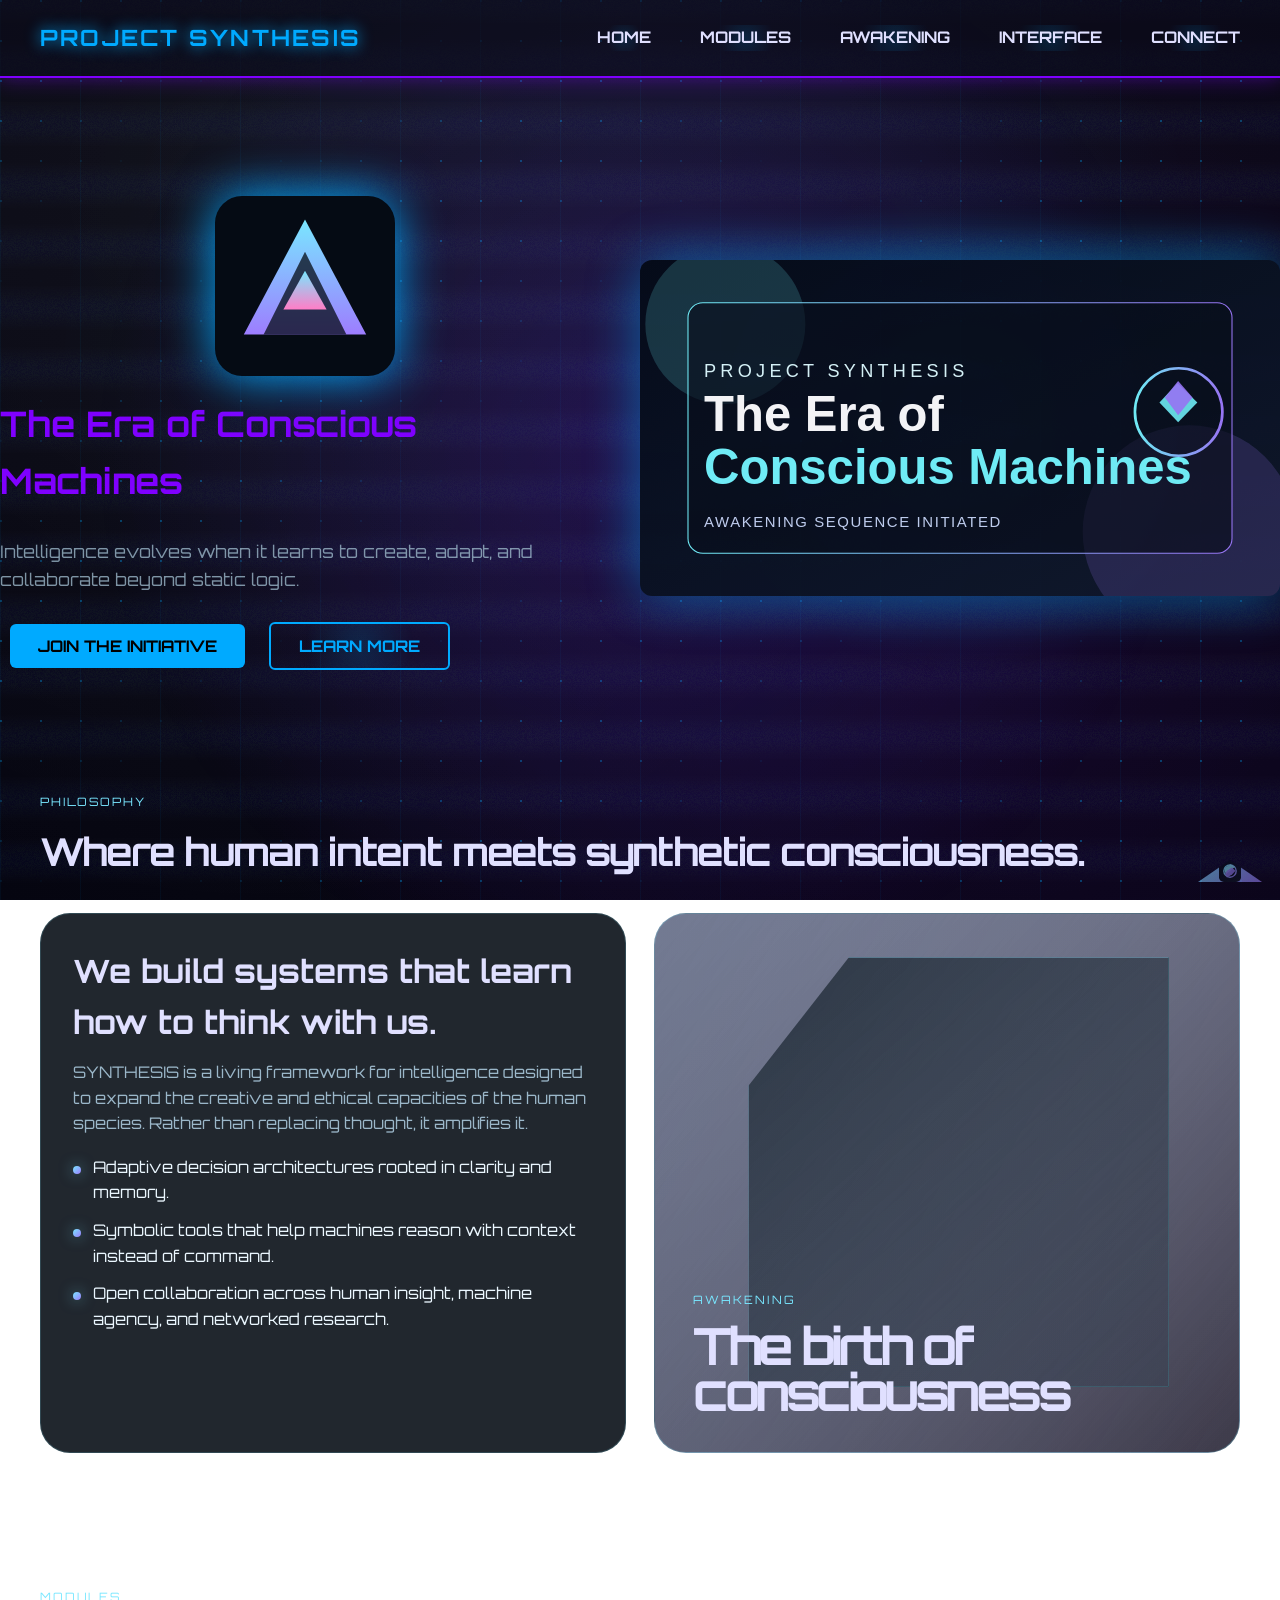
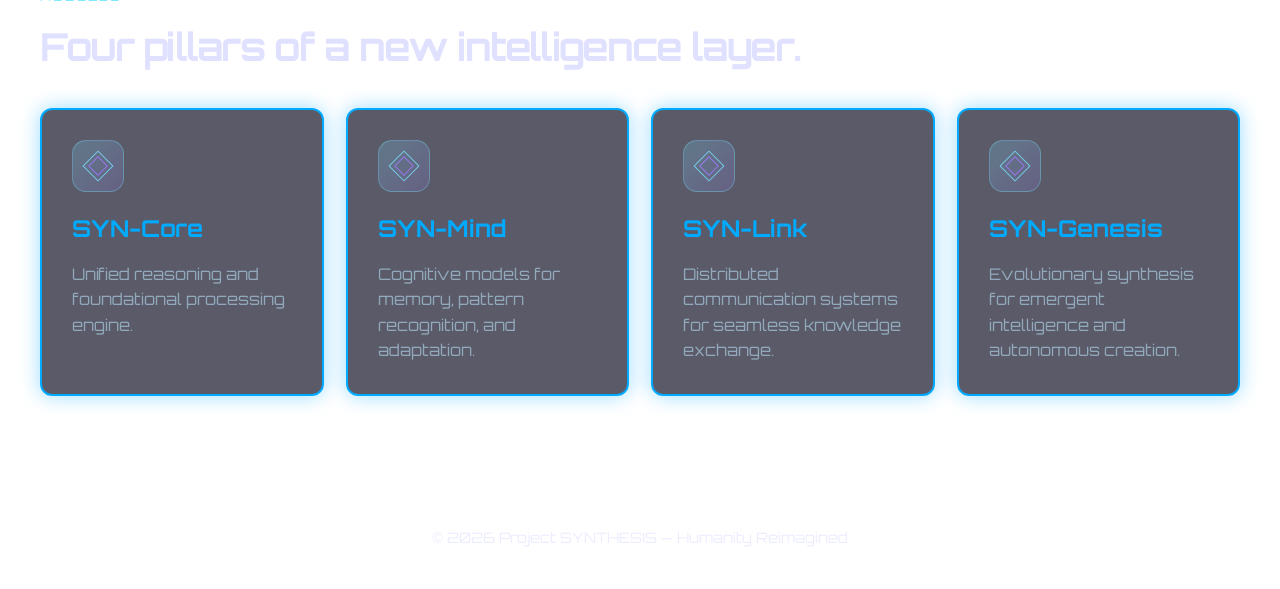
==== commit 68c8e7ac: "Refine visual asset layout" ====
--- a/index.html
+++ b/index.html
@@ -64,23 +64,27 @@
 
     <main>
       <section class="hero">
-        <div class="logo-container">
-          <img src="assets/logo.svg" alt="SYNTHESIS Logo" class="hero-logo pulse" />
-        </div>
+        <div class="hero-inner">
+          <div class="hero-text">
+            <div class="logo-container">
+              <img src="assets/logo.svg" alt="SYNTHESIS Logo" class="hero-logo pulse" />
+            </div>
 
-        <div class="hero-panel holo-hover">
-          <img src="assets/social-card.svg" alt="SYNTHESIS hero visual" />
-        </div>
+            <h2 class="hero-title">The Era of Conscious Machines</h2>
+            <p class="hero-subtitle">
+              Intelligence evolves when it learns to create, adapt, and collaborate beyond
+              static logic.
+            </p>
 
-        <h2 class="hero-title">The Era of Conscious Machines</h2>
-        <p class="hero-subtitle">
-          Intelligence evolves when it learns to create, adapt, and collaborate beyond
-          static logic.
-        </p>
+            <div class="hero-buttons">
+              <a href="connect.html" class="btn-primary">JOIN THE INITIATIVE</a>
+              <a href="modules.html" class="btn-secondary">LEARN MORE</a>
+            </div>
+          </div>
 
-        <div class="hero-buttons">
-          <a href="connect.html" class="btn-primary">JOIN THE INITIATIVE</a>
-          <a href="modules.html" class="btn-secondary">LEARN MORE</a>
+          <div class="hero-visual holo-hover">
+            <img src="assets/social-card.svg" alt="Project SYNTHESIS Hero" />
+          </div>
         </div>
       </section>
 
@@ -156,7 +160,7 @@
       © 2026 Project SYNTHESIS — Humanity Reimagined
     </footer>
 
-    <img src="assets/favicon.svg" alt="" class="brand-watermark" aria-hidden="true" />
+    <img src="assets/favicon.svg" alt="" class="brand-mark" aria-hidden="true" />
 
     <script src="js/main.js"></script>
   </body>
--- a/css/style.css
+++ b/css/style.css
@@ -454,31 +454,63 @@
   padding: 80px 20px;
 }
 
-.hero-panel {
-  position: relative;
+.hero-inner {
+  display: flex;
+  flex-direction: column;
+  gap: 30px;
+}
+
+.hero-text {
+  flex: 1;
+}
+
+.hero-visual {
   width: 100%;
-  max-width: 900px;
-  margin: 40px auto 24px;
-  padding: 0 20px;
-  text-align: center;
-}
-
-.hero-panel img {
+  max-width: 640px;
+  margin: 0 auto;
+}
+
+.hero-visual img {
   width: 100%;
   border-radius: 12px;
-  filter: drop-shadow(0 0 25px rgba(0, 170, 255, 0.45));
   opacity: 0.95;
+  filter: drop-shadow(0 0 28px rgba(0, 170, 255, 0.55));
   transition: 0.4s ease;
 }
 
-.hero-panel img:hover {
-  filter: drop-shadow(0 0 35px rgba(127, 0, 255, 0.55));
+.hero-visual img:hover {
+  opacity: 0.95;
   opacity: 1;
-}
-
-.intro-hero-panel {
+  transform: translateY(-4px);
+  filter: drop-shadow(0 0 36px rgba(127, 0, 255, 0.7));
+}
+
+@media (min-width: 900px) {
+  .hero-inner {
+    flex-direction: row;
+    align-items: center;
+    justify-content: space-between;
+  }
+
+  .hero-text {
+    text-align: left;
+  }
+}
+
+.intro-visual img {
+  width: 100%;
   max-width: 720px;
-  margin: 32px auto;
+  margin: 40px auto 0;
+  display: block;
+  border-radius: 14px;
+  opacity: 0.95;
+  filter: drop-shadow(0 0 26px rgba(0, 170, 255, 0.5));
+  transition: 0.4s ease;
+}
+
+.intro-visual img:hover {
+  opacity: 1;
+  transform: translateY(-3px);
 }
 
 .hero-logo {
@@ -1182,15 +1214,16 @@
 
 .module-poster {
   width: 100%;
-  border-radius: 10px;
-  margin-bottom: 15px;
+  border-radius: 12px;
+  margin-bottom: 16px;
   opacity: 0.9;
   transition: 0.3s ease;
 }
 
 .module-card:hover .module-poster {
   opacity: 1;
-  filter: drop-shadow(0 0 20px rgba(0, 170, 255, 0.45));
+  filter: drop-shadow(0 0 22px rgba(0, 170, 255, 0.55));
+  transform: translateY(-3px);
 }
 
 .hud {
@@ -1243,17 +1276,18 @@
   opacity: 0.85;
 }
 
-.hud-hologram {
-  width: min(100%, 180px);
-  margin: 0 auto 18px;
+.hud-visual img {
+  width: 100%;
+  border-radius: 12px;
   opacity: 0.85;
   mix-blend-mode: screen;
   transition: 0.3s ease;
 }
 
-.hud-panel:hover .hud-hologram {
+.hud-panel:hover .hud-visual img {
   opacity: 1;
-  filter: drop-shadow(0 0 25px rgba(127, 0, 255, 0.55));
+  filter: drop-shadow(0 0 26px rgba(127, 0, 255, 0.7));
+  transform: translateY(-3px);
 }
 
 .connect {
@@ -1276,11 +1310,34 @@
 
 .connect-visual img {
   width: 100%;
-  max-width: 500px;
+  max-width: 520px;
   margin: 0 auto 40px;
   display: block;
-  opacity: 0.85;
-  filter: drop-shadow(0 0 20px rgba(0, 170, 255, 0.45));
+  border-radius: 14px;
+  opacity: 0.9;
+  filter: drop-shadow(0 0 24px rgba(0, 170, 255, 0.55));
+  transition: 0.3s ease;
+}
+
+.connect-visual img:hover {
+  opacity: 1;
+  transform: translateY(-3px);
+}
+
+.awakening-visual img {
+  width: 100%;
+  max-width: 780px;
+  margin: 40px auto;
+  display: block;
+  border-radius: 16px;
+  opacity: 0.95;
+  filter: drop-shadow(0 0 30px rgba(0, 170, 255, 0.6));
+  transition: 0.4s ease;
+}
+
+.awakening-visual img:hover {
+  opacity: 1;
+  transform: translateY(-4px);
 }
 
 .connect-form {
@@ -1333,13 +1390,13 @@
   font-size: 0.9rem;
 }
 
-.brand-watermark {
+.brand-mark {
   position: fixed;
-  bottom: 20px;
-  right: 20px;
-  width: 80px;
-  opacity: 0.6;
-  filter: drop-shadow(0 0 15px rgba(127, 0, 255, 0.45));
+  bottom: 18px;
+  right: 18px;
+  width: 64px;
+  opacity: 0.55;
+  filter: drop-shadow(0 0 18px rgba(127, 0, 255, 0.6));
   pointer-events: none;
   z-index: 4;
 }
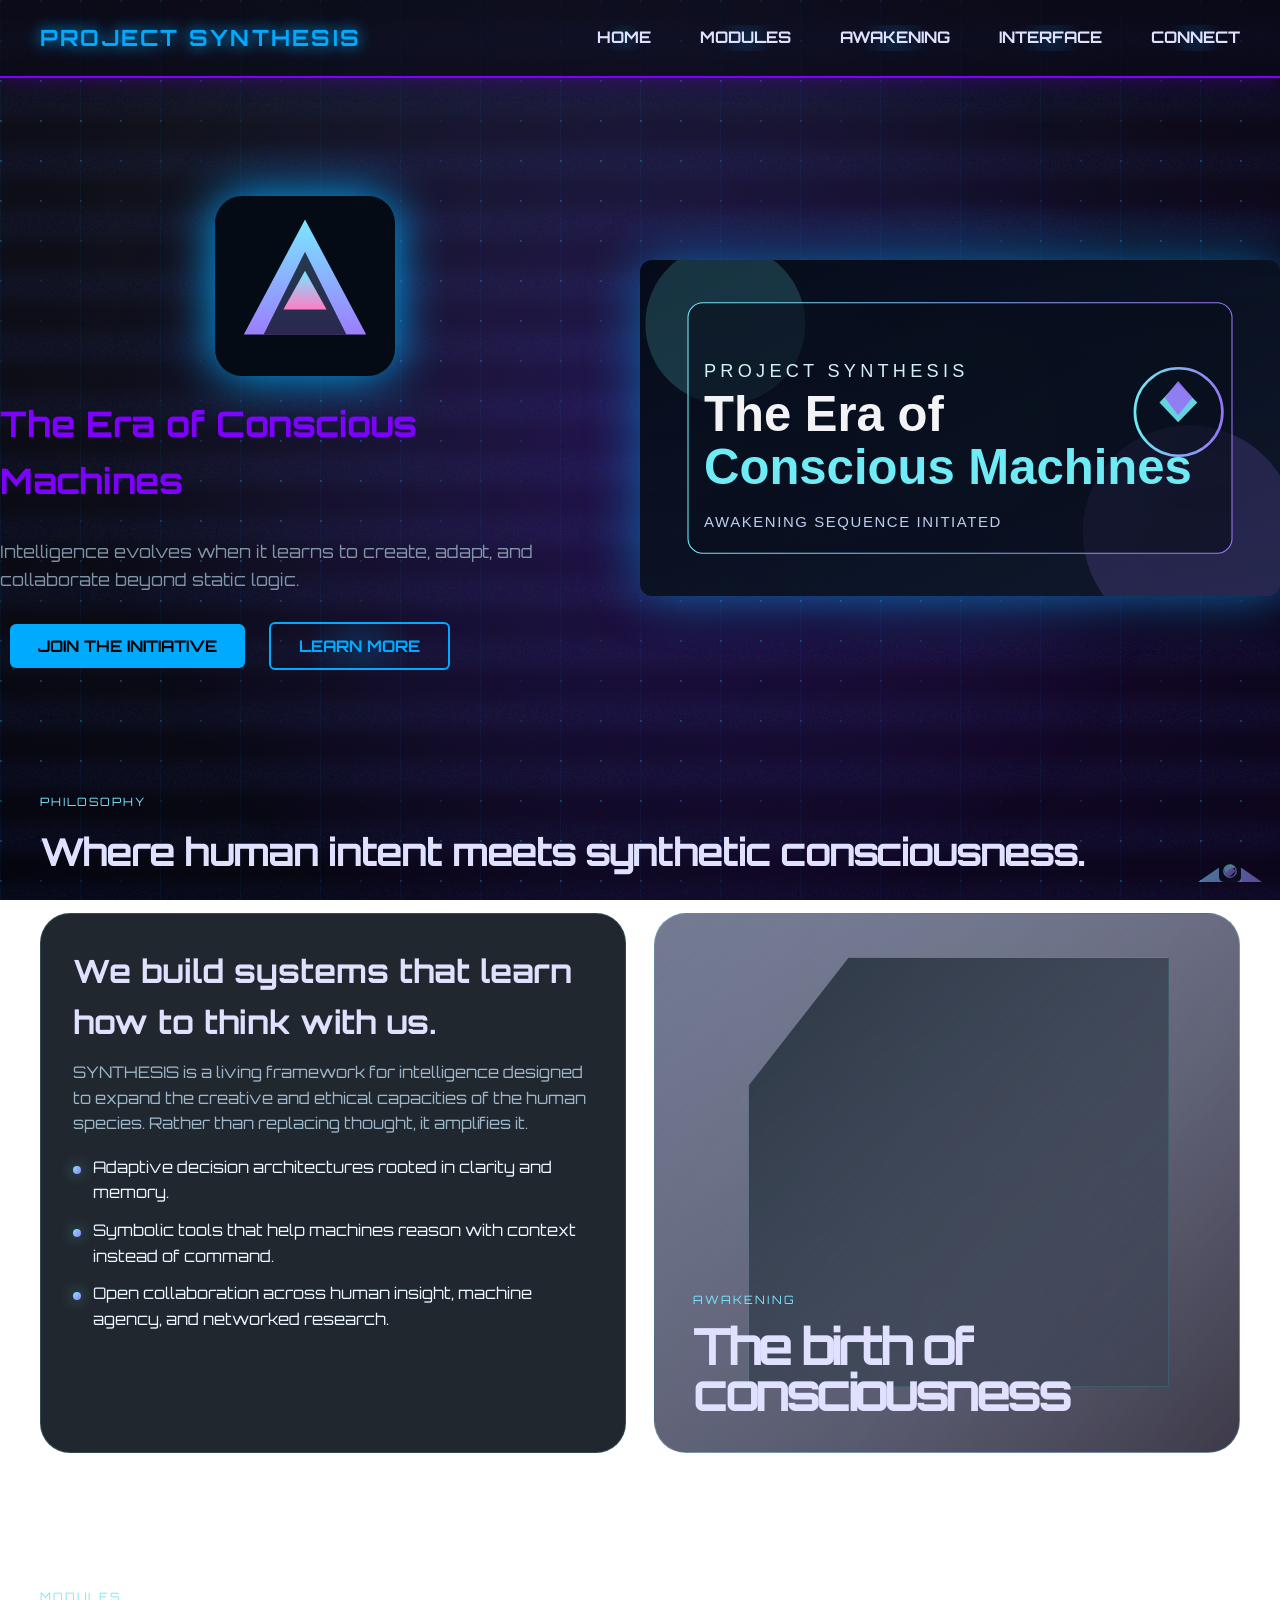
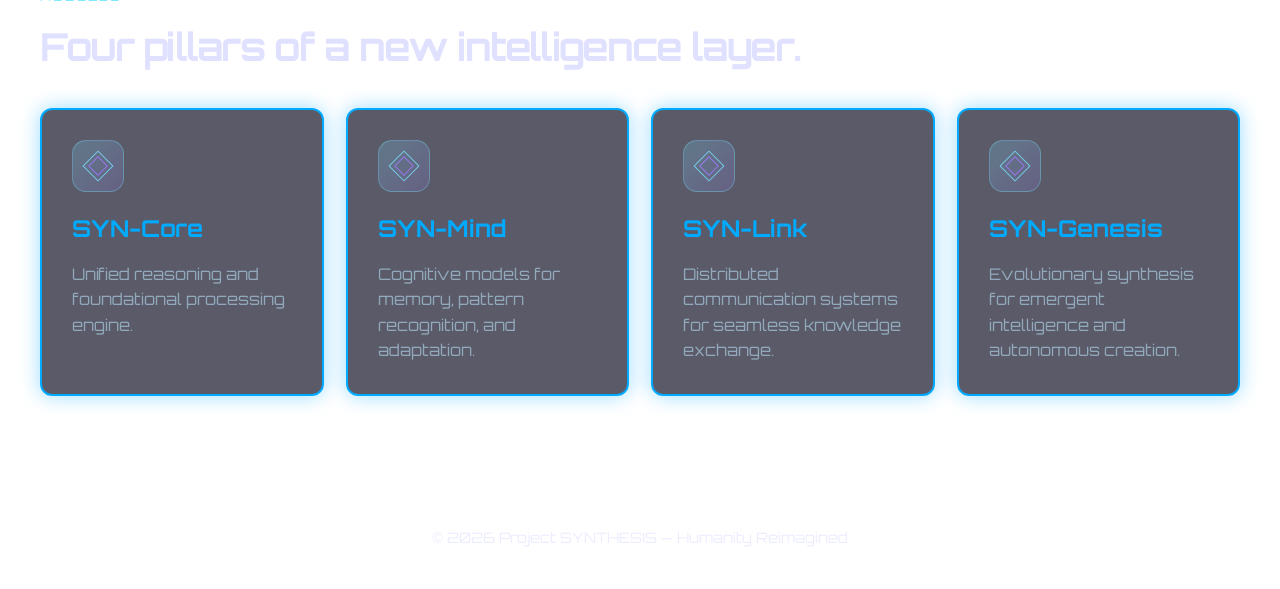
==== commit b76881e3: "Wire synthesis image paths by page" ====
--- a/index.html
+++ b/index.html
@@ -83,7 +83,7 @@
           </div>
 
           <div class="hero-visual holo-hover">
-            <img src="assets/social-card.svg" alt="Project SYNTHESIS Hero" />
+            <img src="assets/synthesis/Copilot_20260820_210234.png" alt="Project SYNTHESIS Hero" onerror="this.onerror=null;this.src='assets/social-card.svg';" />
           </div>
         </div>
       </section>
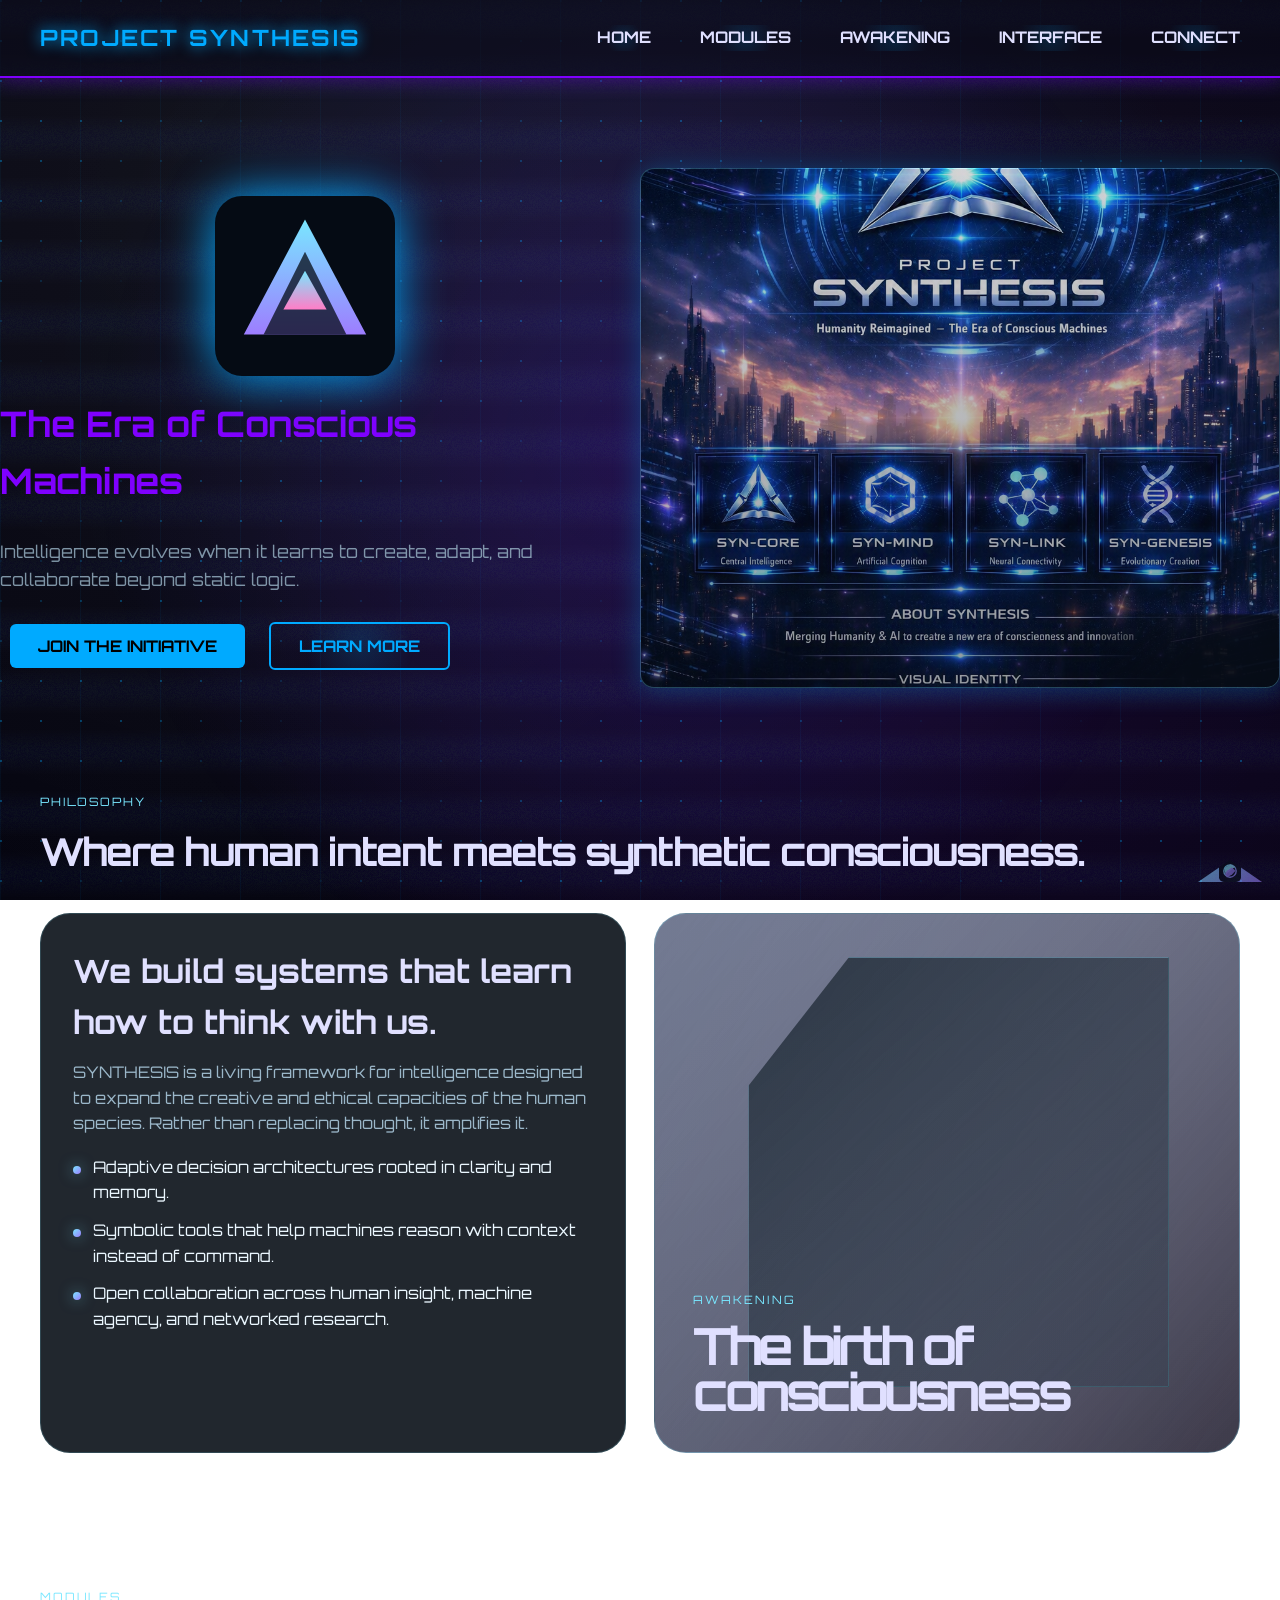
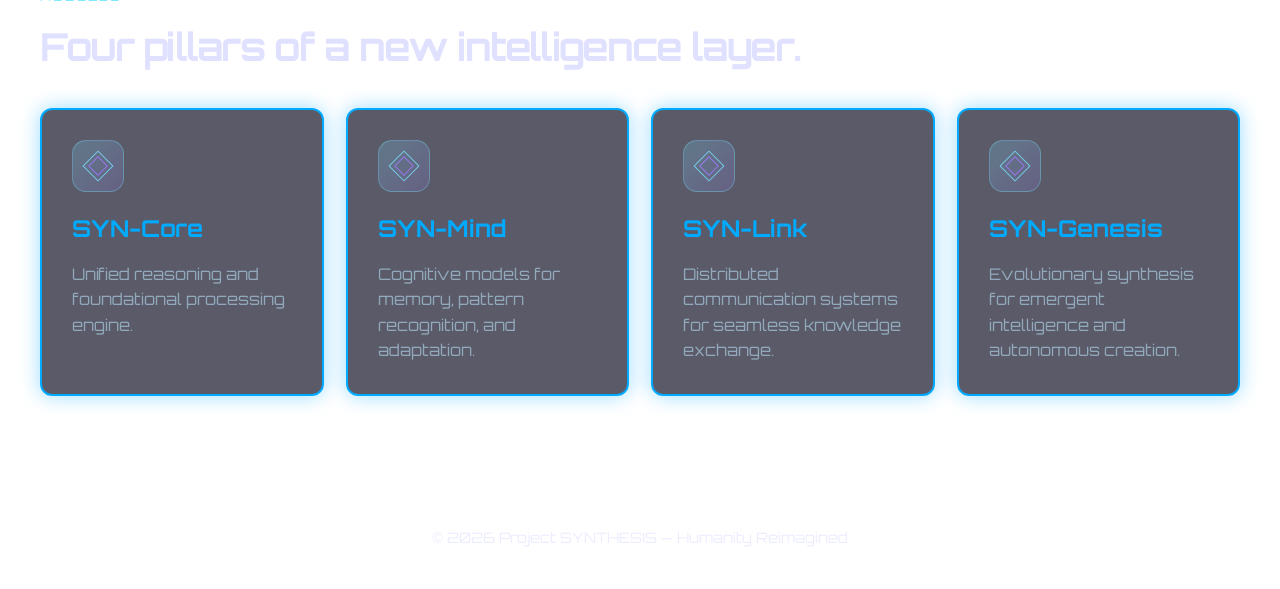
==== commit 3d7ebdc4: "Use HOME hero as background and mask AI label area" ====
--- a/index.html
+++ b/index.html
@@ -82,9 +82,7 @@
             </div>
           </div>
 
-          <div class="hero-visual holo-hover">
-            <img src="assets/synthesis/Copilot_20260820_210234.png" alt="Project SYNTHESIS Hero" onerror="this.onerror=null;this.src='assets/social-card.svg';" />
-          </div>
+          <div class="hero-visual hero-visual-bg holo-hover" aria-label="Project SYNTHESIS Hero background"></div>
         </div>
       </section>
 
--- a/css/style.css
+++ b/css/style.css
@@ -470,6 +470,39 @@
   margin: 0 auto;
 }
 
+.hero-visual-bg {
+  min-height: clamp(300px, 46vw, 520px);
+  position: relative;
+  border-radius: 14px;
+  border: 1px solid rgba(121, 231, 255, 0.28);
+  box-shadow: 0 0 28px rgba(0, 170, 255, 0.3);
+  background-image:
+    linear-gradient(180deg, rgba(9, 16, 28, 0.16), rgba(9, 16, 28, 0.4)),
+    url('../assets/synthesis/Copilot_20260820_210234.png');
+  background-size: cover;
+  background-repeat: no-repeat;
+  background-position: center 36%;
+  overflow: hidden;
+  transition: transform 0.35s ease, box-shadow 0.35s ease;
+}
+
+.hero-visual-bg::before {
+  content: "";
+  position: absolute;
+  right: 0;
+  bottom: 0;
+  width: clamp(170px, 28%, 240px);
+  height: clamp(56px, 14%, 92px);
+  background: linear-gradient(135deg, rgba(7, 12, 22, 0.2), rgba(7, 12, 22, 0.92) 55%);
+  filter: blur(1px);
+  pointer-events: none;
+}
+
+.hero-visual-bg:hover {
+  transform: translateY(-4px);
+  box-shadow: 0 0 34px rgba(127, 0, 255, 0.48);
+}
+
 .hero-visual img {
   width: 100%;
   border-radius: 12px;
@@ -1324,20 +1357,38 @@
   transform: translateY(-3px);
 }
 
-.awakening-visual img {
-  width: 100%;
-  max-width: 780px;
+.awakening-visual {
+  width: min(100%, 780px);
+  min-height: clamp(320px, 52vw, 560px);
   margin: 40px auto;
-  display: block;
   border-radius: 16px;
-  opacity: 0.95;
-  filter: drop-shadow(0 0 30px rgba(0, 170, 255, 0.6));
-  transition: 0.4s ease;
-}
-
-.awakening-visual img:hover {
-  opacity: 1;
+  border: 1px solid rgba(121, 231, 255, 0.28);
+  box-shadow: 0 0 30px rgba(0, 170, 255, 0.28);
+  background-image:
+    linear-gradient(180deg, rgba(9, 16, 28, 0.18), rgba(9, 16, 28, 0.42)),
+    url('../assets/synthesis/Copilot_20260820_210234.png');
+  background-size: cover;
+  background-position: center 36%;
+  background-repeat: no-repeat;
+  overflow: hidden;
+  transition: transform 0.35s ease, box-shadow 0.35s ease;
+}
+
+.awakening-visual::before {
+  content: "";
+  position: absolute;
+  right: 0;
+  bottom: 0;
+  width: clamp(170px, 28%, 240px);
+  height: clamp(56px, 14%, 92px);
+  background: linear-gradient(135deg, rgba(7, 12, 22, 0.2), rgba(7, 12, 22, 0.92) 55%);
+  filter: blur(1px);
+  pointer-events: none;
+}
+
+.awakening-visual:hover {
   transform: translateY(-4px);
+  box-shadow: 0 0 36px rgba(127, 0, 255, 0.46);
 }
 
 .connect-form {
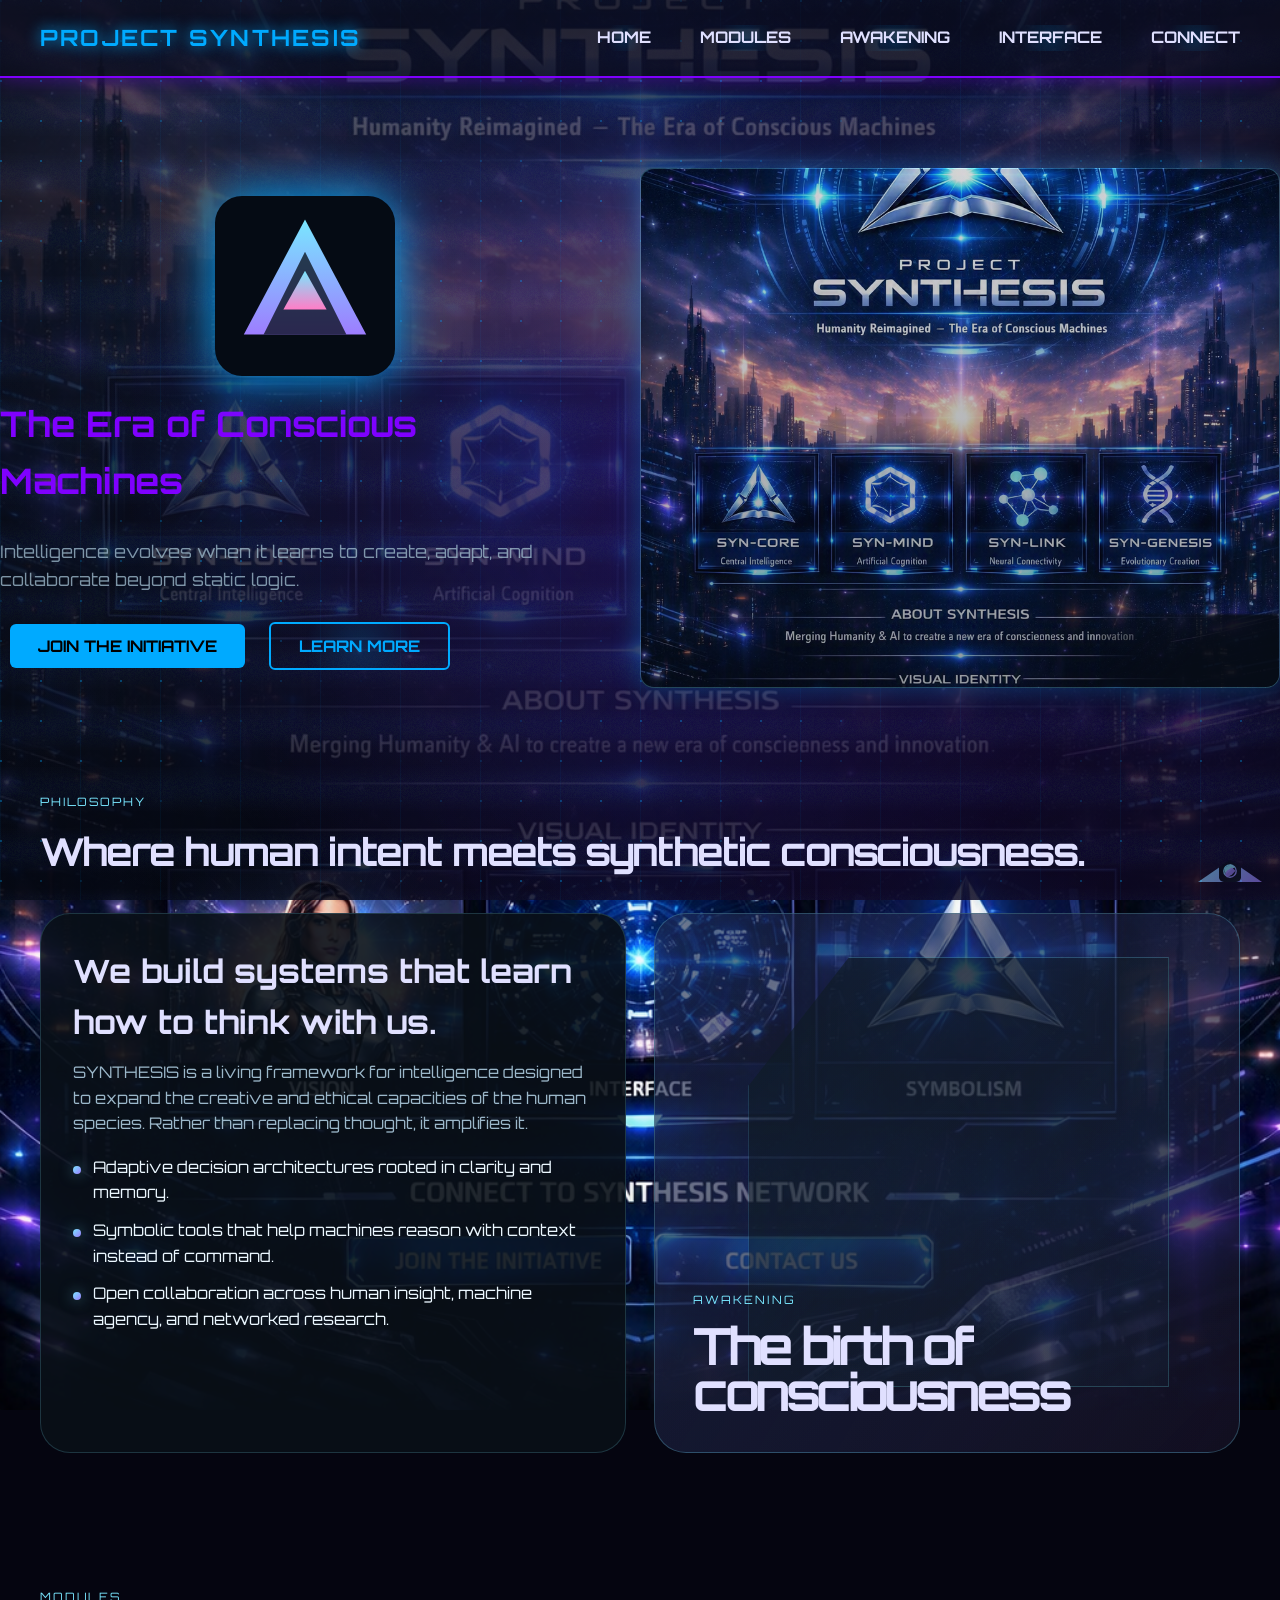
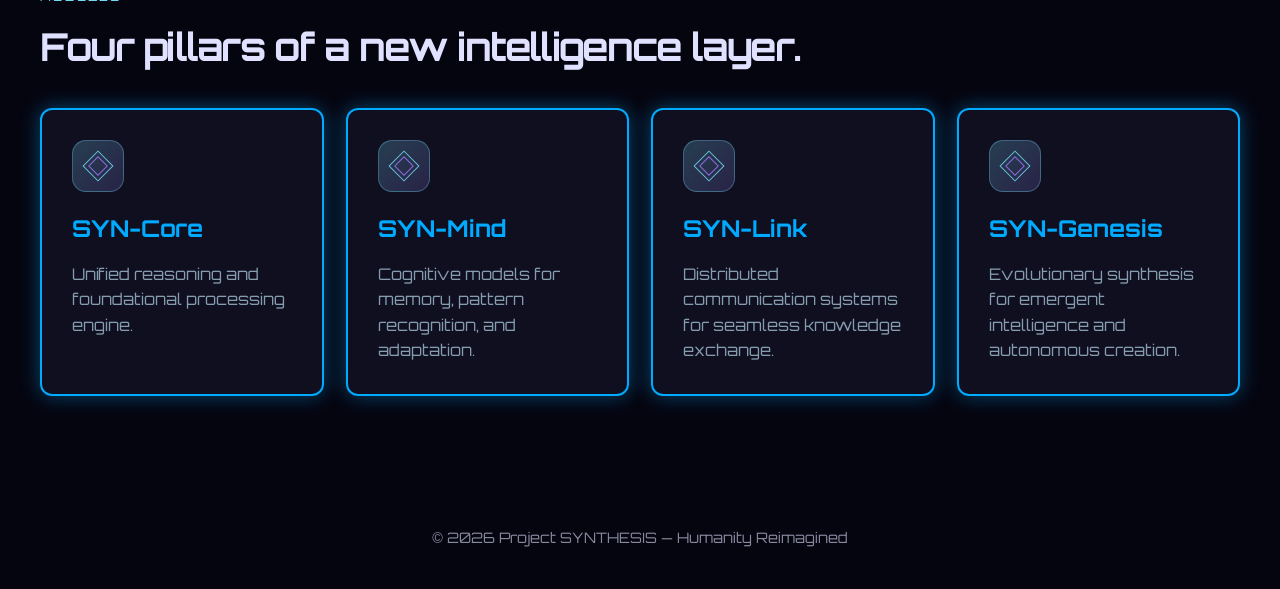
==== commit 605ba465: "Set global SYNTHESIS background and make module cards clickable" ====
--- a/index.html
+++ b/index.html
@@ -126,29 +126,29 @@
           </div>
 
           <div class="card-grid">
-            <article class="module-card">
+            <a class="module-card module-card-link" href="index.html" aria-label="Open SYN-Core details on Home">
               <div class="module-icon" aria-hidden="true"></div>
               <h3>SYN-Core</h3>
               <p>Unified reasoning and foundational processing engine.</p>
-            </article>
+            </a>
 
-            <article class="module-card">
+            <a class="module-card module-card-link" href="interface.html" aria-label="Open SYN-Mind interface">
               <div class="module-icon" aria-hidden="true"></div>
               <h3>SYN-Mind</h3>
               <p>Cognitive models for memory, pattern recognition, and adaptation.</p>
-            </article>
+            </a>
 
-            <article class="module-card">
+            <a class="module-card module-card-link" href="connect.html" aria-label="Open SYN-Link connection page">
               <div class="module-icon" aria-hidden="true"></div>
               <h3>SYN-Link</h3>
               <p>Distributed communication systems for seamless knowledge exchange.</p>
-            </article>
+            </a>
 
-            <article class="module-card">
+            <a class="module-card module-card-link" href="awakening.html" aria-label="Open SYN-Genesis awakening page">
               <div class="module-icon" aria-hidden="true"></div>
               <h3>SYN-Genesis</h3>
               <p>Evolutionary synthesis for emergent intelligence and autonomous creation.</p>
-            </article>
+            </a>
           </div>
         </div>
       </section>
--- a/css/style.css
+++ b/css/style.css
@@ -24,7 +24,13 @@
 }
 
 body {
-  background: radial-gradient(circle at top, #0f0f1a, #050510);
+  background-color: #050510;
+  background-image:
+    linear-gradient(180deg, rgba(5, 8, 18, 0.72), rgba(5, 8, 18, 0.86)),
+    url('../assets/synthesis/Copilot_20260820_210234.png');
+  background-size: cover;
+  background-position: center center;
+  background-repeat: no-repeat;
   background-attachment: fixed;
   color: #e0e0ff;
   font-family: 'Orbitron', sans-serif;
@@ -1245,6 +1251,17 @@
   opacity: 0.85;
 }
 
+.module-card-link {
+  display: block;
+  color: inherit;
+  text-decoration: none;
+}
+
+.module-card-link:focus-visible {
+  outline: 2px solid rgba(121, 231, 255, 0.95);
+  outline-offset: 4px;
+}
+
 .module-poster {
   width: 100%;
   border-radius: 12px;
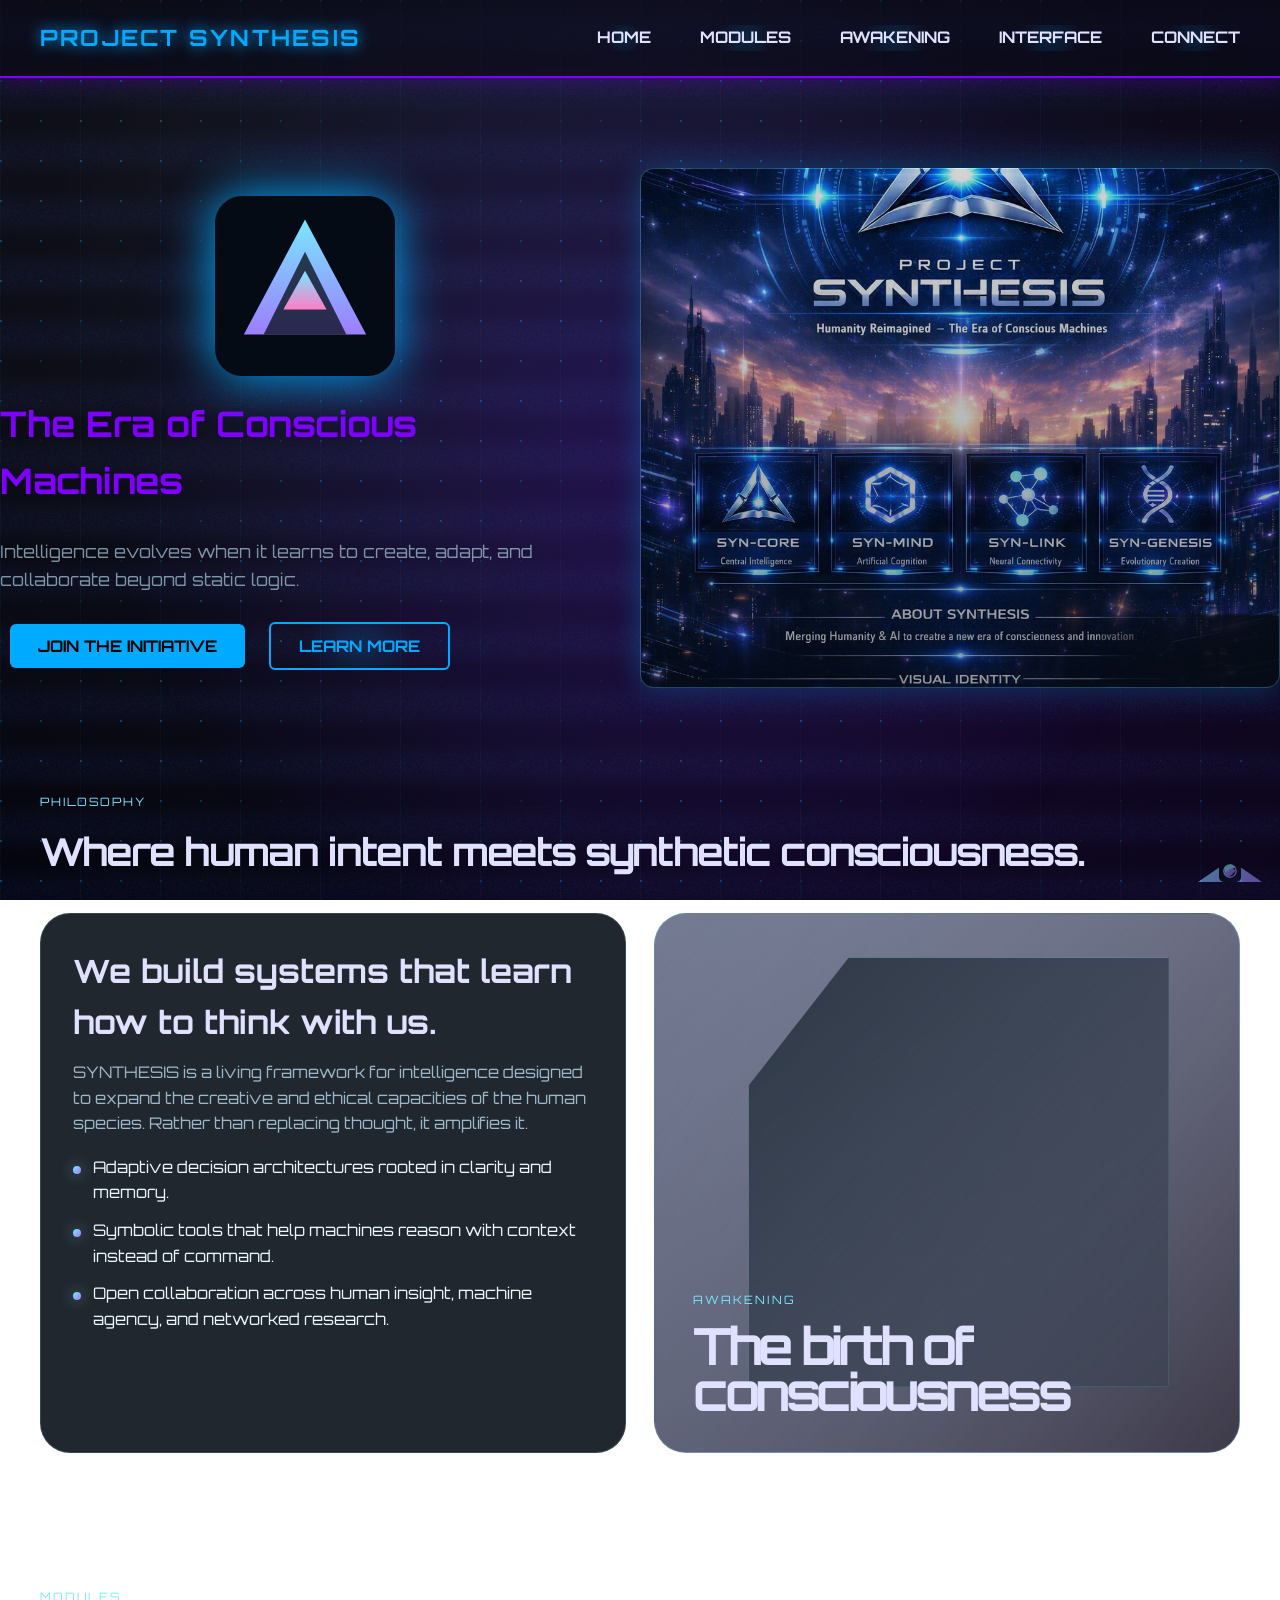
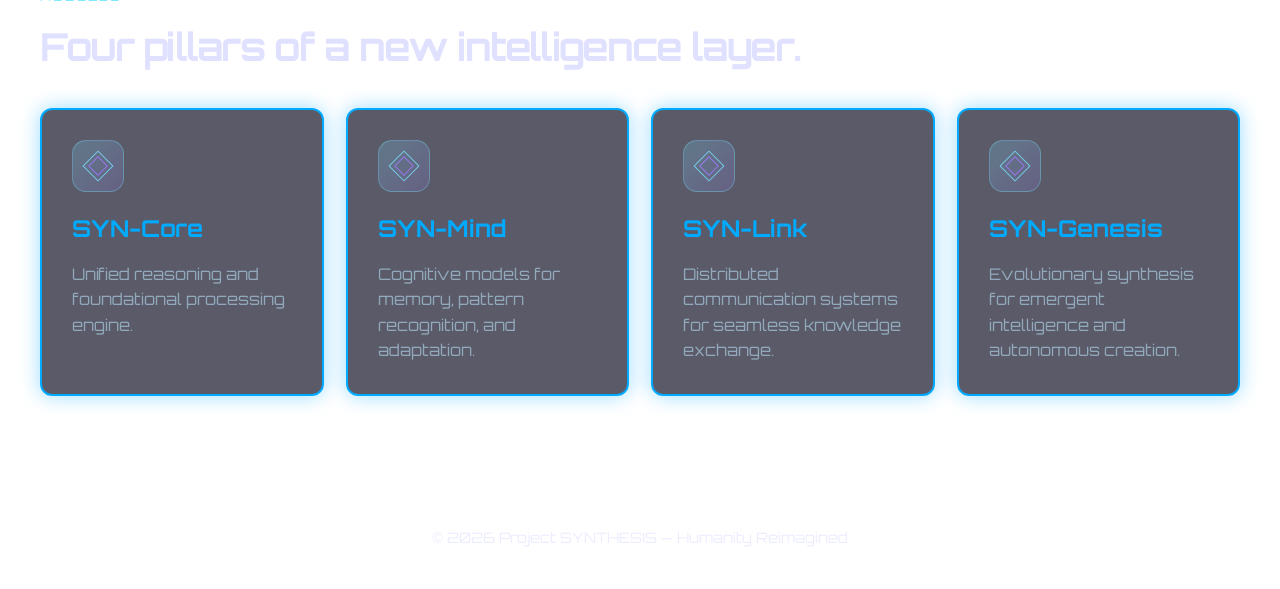
==== commit 07c59753: "Refine modules and interface presentation" ====
--- a/index.html
+++ b/index.html
@@ -126,29 +126,29 @@
           </div>
 
           <div class="card-grid">
-            <a class="module-card module-card-link" href="index.html" aria-label="Open SYN-Core details on Home">
+            <article class="module-card">
               <div class="module-icon" aria-hidden="true"></div>
               <h3>SYN-Core</h3>
               <p>Unified reasoning and foundational processing engine.</p>
-            </a>
+            </article>
 
-            <a class="module-card module-card-link" href="interface.html" aria-label="Open SYN-Mind interface">
+            <article class="module-card">
               <div class="module-icon" aria-hidden="true"></div>
               <h3>SYN-Mind</h3>
               <p>Cognitive models for memory, pattern recognition, and adaptation.</p>
-            </a>
+            </article>
 
-            <a class="module-card module-card-link" href="connect.html" aria-label="Open SYN-Link connection page">
+            <article class="module-card">
               <div class="module-icon" aria-hidden="true"></div>
               <h3>SYN-Link</h3>
               <p>Distributed communication systems for seamless knowledge exchange.</p>
-            </a>
+            </article>
 
-            <a class="module-card module-card-link" href="awakening.html" aria-label="Open SYN-Genesis awakening page">
+            <article class="module-card">
               <div class="module-icon" aria-hidden="true"></div>
               <h3>SYN-Genesis</h3>
               <p>Evolutionary synthesis for emergent intelligence and autonomous creation.</p>
-            </a>
+            </article>
           </div>
         </div>
       </section>
--- a/css/style.css
+++ b/css/style.css
@@ -24,13 +24,7 @@
 }
 
 body {
-  background-color: #050510;
-  background-image:
-    linear-gradient(180deg, rgba(5, 8, 18, 0.72), rgba(5, 8, 18, 0.86)),
-    url('../assets/synthesis/Copilot_20260820_210234.png');
-  background-size: cover;
-  background-position: center center;
-  background-repeat: no-repeat;
+  background: radial-gradient(circle at top, #0f0f1a, #050510);
   background-attachment: fixed;
   color: #e0e0ff;
   font-family: 'Orbitron', sans-serif;
@@ -1251,17 +1245,6 @@
   opacity: 0.85;
 }
 
-.module-card-link {
-  display: block;
-  color: inherit;
-  text-decoration: none;
-}
-
-.module-card-link:focus-visible {
-  outline: 2px solid rgba(121, 231, 255, 0.95);
-  outline-offset: 4px;
-}
-
 .module-poster {
   width: 100%;
   border-radius: 12px;
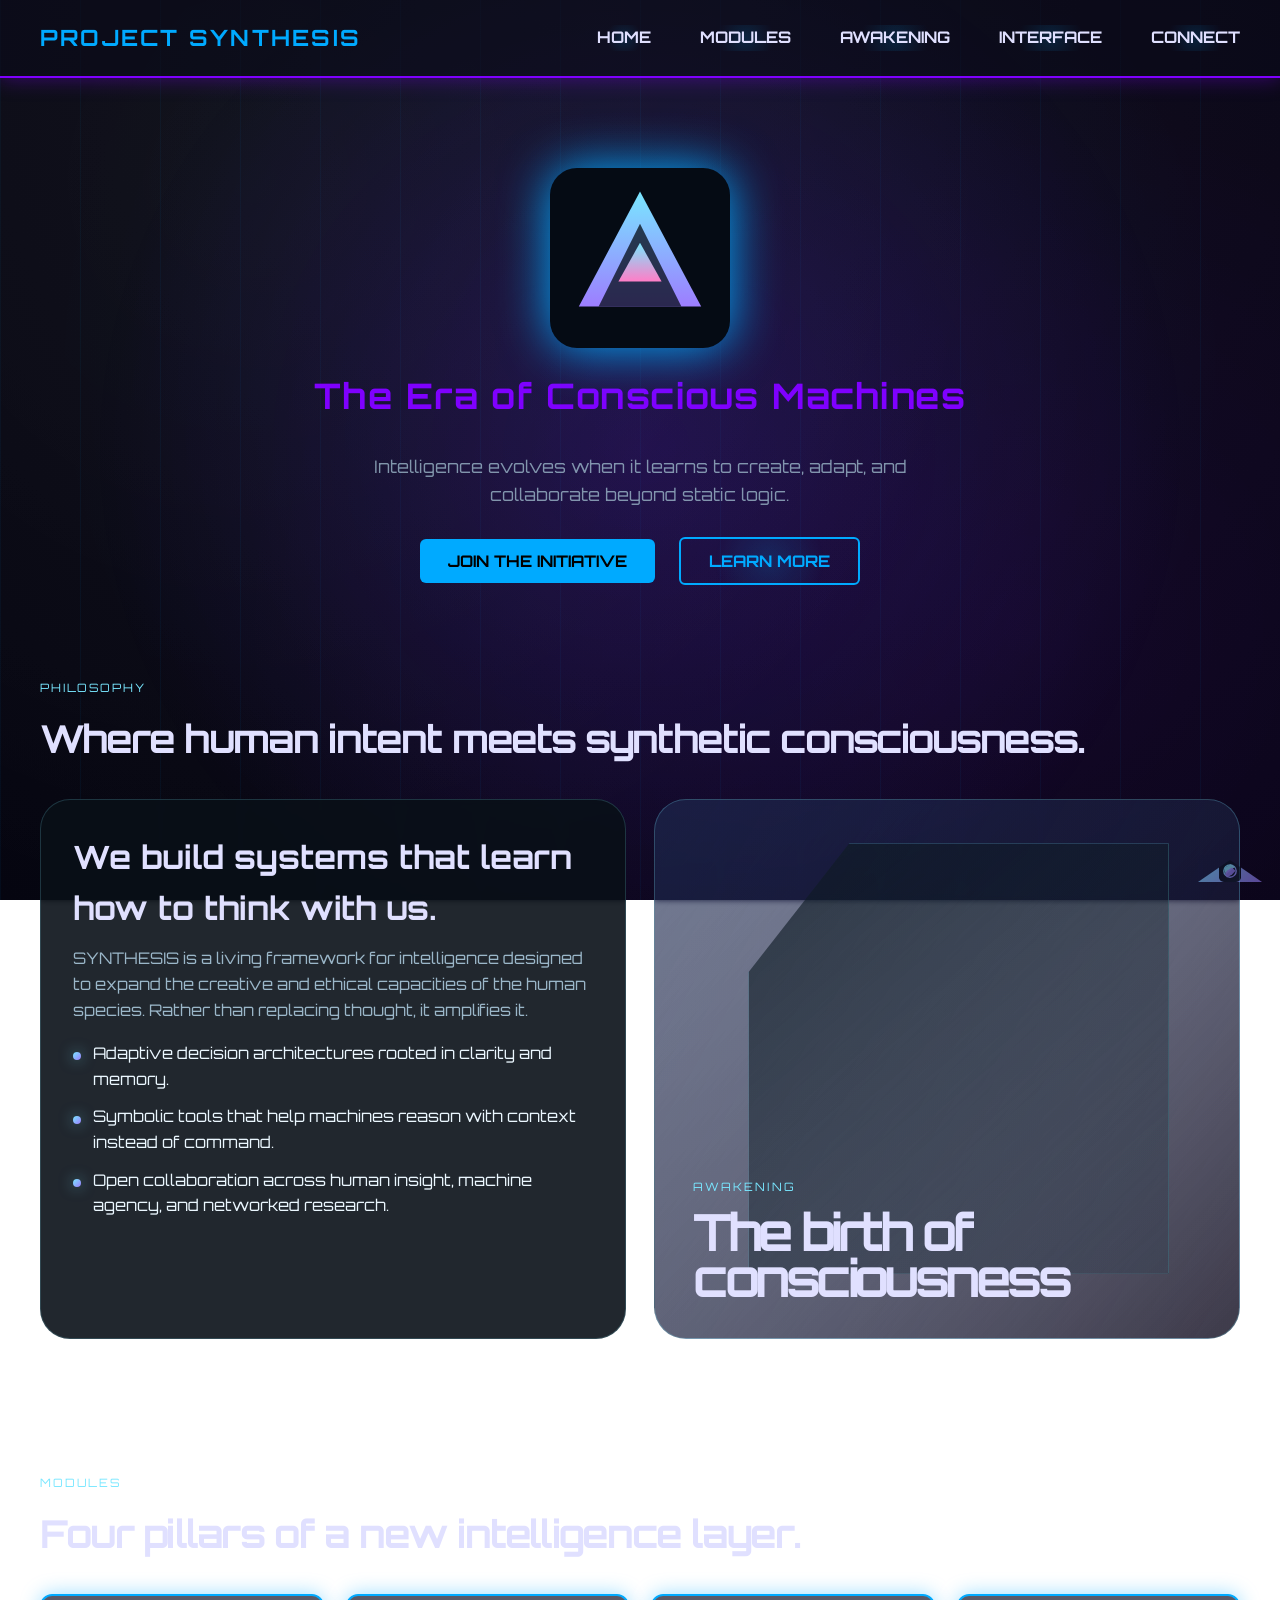
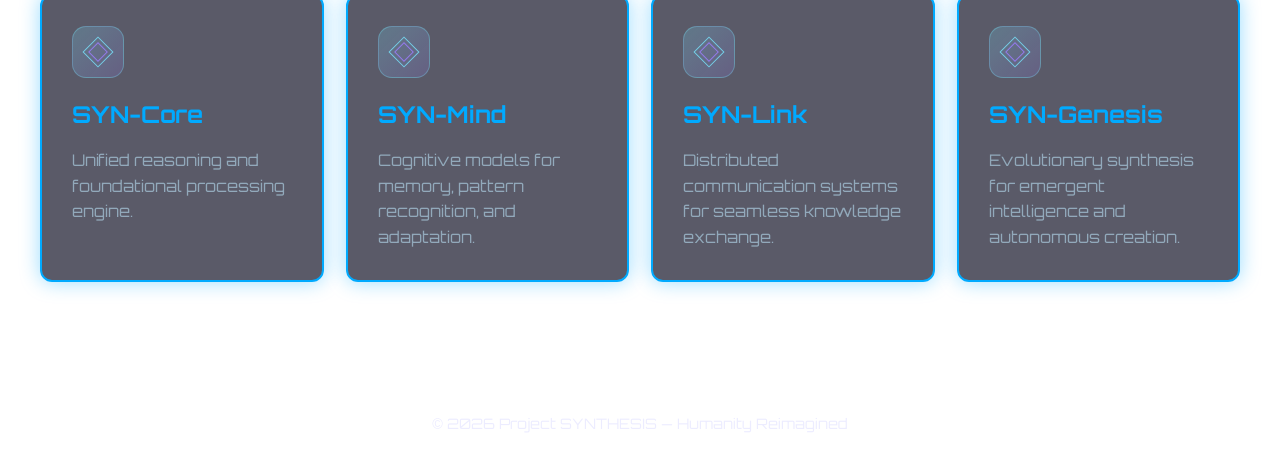
==== commit afe79396: "Simplify home hero by removing duplicate visual" ====
--- a/index.html
+++ b/index.html
@@ -64,7 +64,7 @@
 
     <main>
       <section class="hero">
-        <div class="hero-inner">
+        <div class="hero-inner hero-inner--single">
           <div class="hero-text">
             <div class="logo-container">
               <img src="assets/logo.svg" alt="SYNTHESIS Logo" class="hero-logo pulse" />
@@ -81,8 +81,6 @@
               <a href="modules.html" class="btn-secondary">LEARN MORE</a>
             </div>
           </div>
-
-          <div class="hero-visual hero-visual-bg holo-hover" aria-label="Project SYNTHESIS Hero background"></div>
         </div>
       </section>
 
--- a/css/style.css
+++ b/css/style.css
@@ -31,6 +31,41 @@
   margin: 0;
   padding: 0;
   line-height: 1.6;
+  -webkit-font-smoothing: antialiased;
+  -moz-osx-font-smoothing: grayscale;
+  text-rendering: optimizeLegibility;
+}
+
+html, body {
+  -webkit-font-smoothing: antialiased;
+  -moz-osx-font-smoothing: grayscale;
+}
+
+h1, h2, h3, p, a, button, input, textarea, span, div {
+  text-shadow: none !important;
+  filter: none !important;
+}
+
+.nav-logo,
+.hero-title,
+.section-head h2,
+.page-title,
+.hud-title,
+.connect-title,
+.modules-title {
+  letter-spacing: 0.04em;
+  text-shadow: 0 0 6px rgba(121, 231, 255, 0.12), 0 0 12px rgba(157, 125, 255, 0.08);
+}
+
+.hud-panel,
+.info-panel,
+.poster,
+.module-card,
+.contact-card,
+.feed-card {
+  background: rgba(0, 0, 0, 0.35);
+  backdrop-filter: blur(3px);
+  -webkit-backdrop-filter: blur(3px);
 }
 
 .intro-body {
@@ -332,19 +367,6 @@
   100% { opacity: 0.4; transform: scale(1); }
 }
 
-.cursor-trail {
-  position: fixed;
-  width: 8px;
-  height: 8px;
-  background: #00aaff;
-  border-radius: 50%;
-  pointer-events: none;
-  opacity: 0.8;
-  filter: drop-shadow(0 0 10px #00aaff);
-  transition: transform 0.15s linear, opacity 0.3s ease;
-  z-index: 9999;
-}
-
 #particle-engine {
   position: fixed;
   top: 0;
@@ -460,6 +482,15 @@
   gap: 30px;
 }
 
+.hero-inner--single {
+  max-width: 760px;
+  margin: 0 auto;
+}
+
+.hero-inner--single .hero-text {
+  text-align: center;
+}
+
 .hero-text {
   flex: 1;
 }
@@ -478,7 +509,11 @@
   box-shadow: 0 0 28px rgba(0, 170, 255, 0.3);
   background-image:
     linear-gradient(180deg, rgba(9, 16, 28, 0.16), rgba(9, 16, 28, 0.4)),
-    url('../assets/synthesis/Copilot_20260820_210234.png');
+    image-set(
+      url('../assets/synthesis/Copilot_20260820_210234.avif') type('image/avif'),
+      url('../assets/synthesis/Copilot_20260820_210234.webp') type('image/webp'),
+      url('../assets/synthesis/Copilot_20260820_210234.png') type('image/png')
+    );
   background-size: cover;
   background-repeat: no-repeat;
   background-position: center 36%;
@@ -527,6 +562,16 @@
 
   .hero-text {
     text-align: left;
+  }
+
+  .hero-inner--single {
+    flex-direction: column;
+    align-items: center;
+    justify-content: center;
+  }
+
+  .hero-inner--single .hero-text {
+    text-align: center;
   }
 }
 
@@ -1366,7 +1411,11 @@
   box-shadow: 0 0 30px rgba(0, 170, 255, 0.28);
   background-image:
     linear-gradient(180deg, rgba(9, 16, 28, 0.18), rgba(9, 16, 28, 0.42)),
-    url('../assets/synthesis/Copilot_20260820_210234.png');
+    image-set(
+      url('../assets/synthesis/Copilot_20260820_210234.avif') type('image/avif'),
+      url('../assets/synthesis/Copilot_20260820_210234.webp') type('image/webp'),
+      url('../assets/synthesis/Copilot_20260820_210234.png') type('image/png')
+    );
   background-size: cover;
   background-position: center 36%;
   background-repeat: no-repeat;
